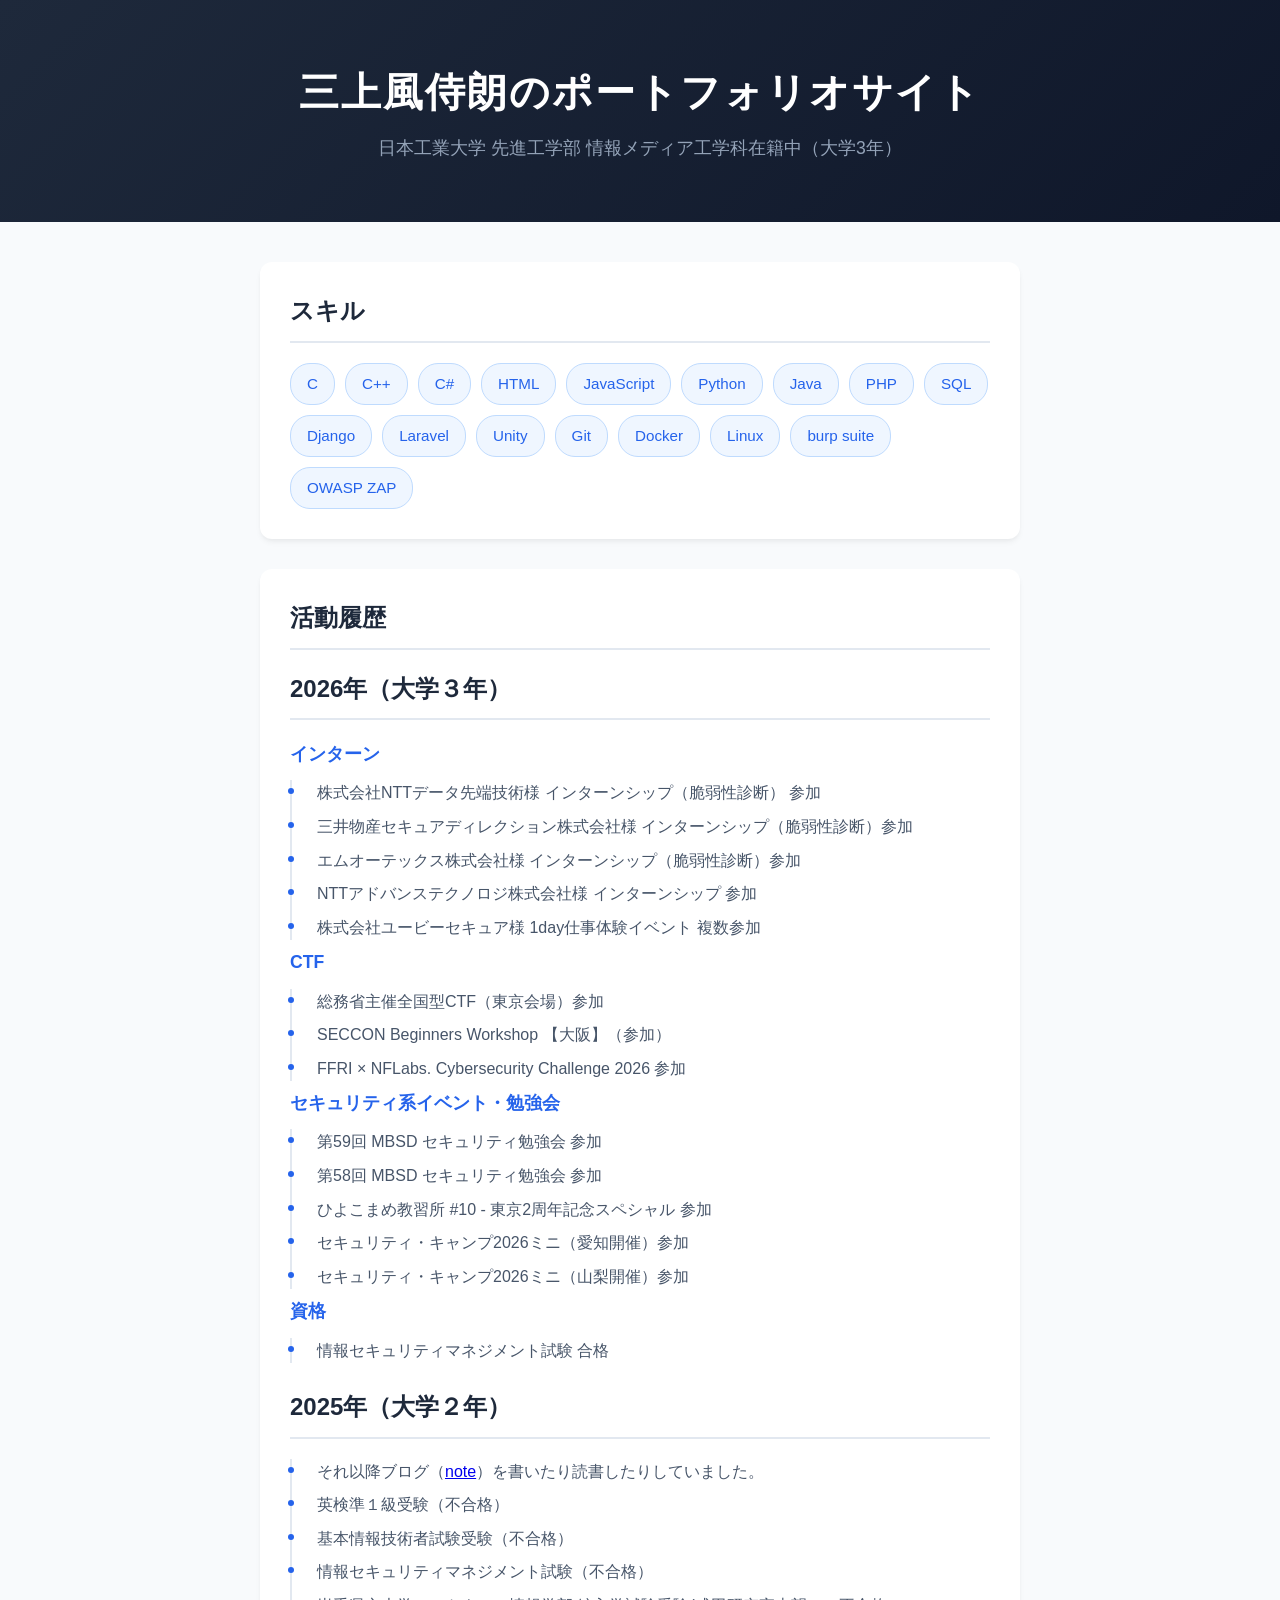
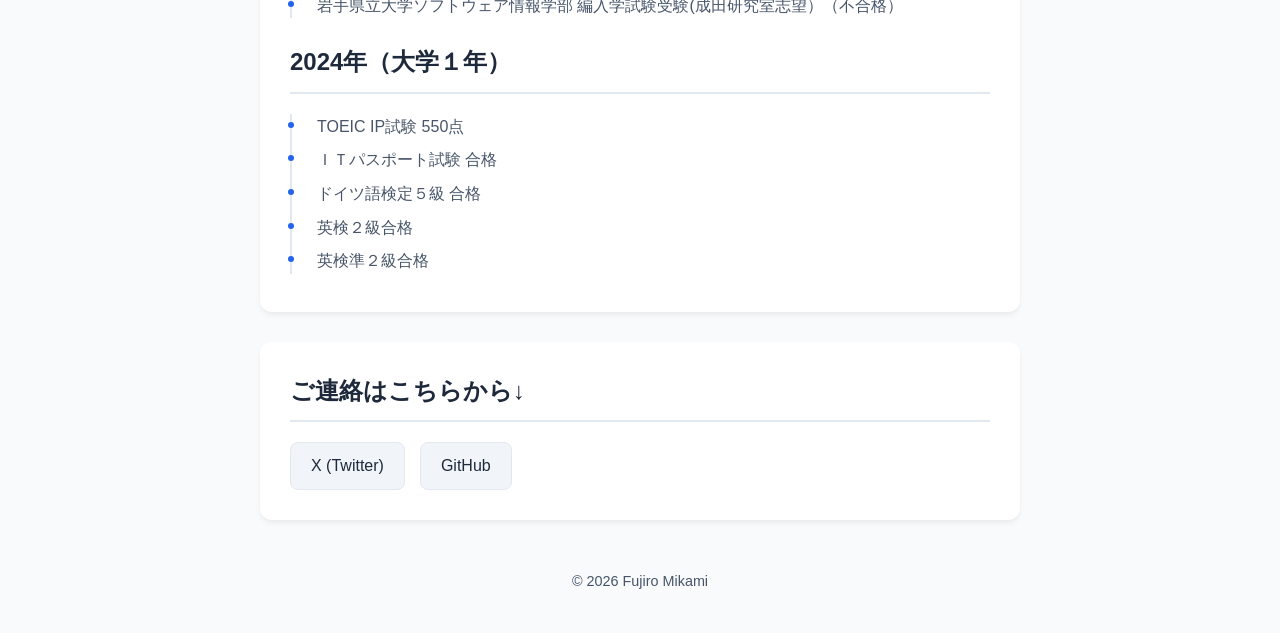
==== index.html @ b12ea8c7 "Add files via upload" ====
<!DOCTYPE html>
<html lang="ja">
<head>
    <meta charset="UTF-8">
    <meta name="viewport" content="width=device-width, initial-scale=1.0">

    <!-- 名刺経由でのみ配布する想定のため、検索エンジンへのインデックスを抑制 -->
    <meta name="robots" content="noindex, nofollow">

    <!-- 外部リソースを一切読み込まない構成なので、self のみ許可する厳格な CSP -->
    <meta http-equiv="Content-Security-Policy" content="default-src 'self'; img-src 'self'; style-src 'self'; script-src 'none'; object-src 'none'; base-uri 'self'; frame-ancestors 'none'; form-action 'self';">
    <meta name="referrer" content="strict-origin-when-cross-origin">

    <title>三上風侍朗 - Portfolio</title>
    <link rel="stylesheet" href="style.css">
</head>
<body>
    <header class="header">
        <div class="container">
            <h1 class="name">三上風侍朗のポートフォリオサイト</h1>
            <p class="affiliation">日本工業大学 先進工学部 情報メディア工学科在籍中（大学3年）</p>
        </div>
    </header>

    <main class="container">
        <!-- スキルセクション -->
        <section class="section">
            <h2>スキル</h2>
            <div class="skills-grid">
                <span class="skill-tag">C</span>
                <span class="skill-tag">C++</span>
                <span class="skill-tag">C#</span>
                <span class="skill-tag">HTML</span>
                <span class="skill-tag">JavaScript</span>
                <span class="skill-tag">Python</span>
                <span class="skill-tag">Java</span>
                <span class="skill-tag">PHP</span>
                <span class="skill-tag">SQL</span>
                <span class="skill-tag">Django</span>
                <span class="skill-tag">Laravel</span>
                <span class="skill-tag">Unity</span>
                <span class="skill-tag">Git</span>
                <span class="skill-tag">Docker</span>
                <span class="skill-tag">Linux</span>
                <span class="skill-tag">burp suite</span>
                <span class="skill-tag">OWASP ZAP</span>
            </div>
        </section>

        <!-- 活動・経歴セクション -->
        <section class="section">
            <h2>活動履歴</h2>

            <div class="timeline-year">
                <h2>2026年（大学３年）</h2>

                <h3>インターン</h3>
                <ul>
                    <li>株式会社NTTデータ先端技術様 インターンシップ（脆弱性診断） 参加</li>
                    <li>三井物産セキュアディレクション株式会社様 インターンシップ（脆弱性診断）参加</li>
                    <li>エムオーテックス株式会社様 インターンシップ（脆弱性診断）参加</li>
                    <li>NTTアドバンステクノロジ株式会社様 インターンシップ 参加</li>
                    <li>株式会社ユービーセキュア様 1day仕事体験イベント 複数参加</li>
                </ul>

                <h3>CTF</h3>
                <ul>
                    <li>総務省主催全国型CTF（東京会場）参加</li>
                    <li>SECCON Beginners Workshop 【大阪】（参加）</li>
                    <li>FFRI × NFLabs. Cybersecurity Challenge 2026 参加</li>
                </ul>

                <h3>セキュリティ系イベント・勉強会</h3>
                <ul>
                    <li>第59回 MBSD セキュリティ勉強会 参加</li>
                    <li>第58回 MBSD セキュリティ勉強会 参加</li>
                    <li>ひよこまめ教習所 #10 - 東京2周年記念スペシャル 参加</li>
                    <li>セキュリティ・キャンプ2026ミニ（愛知開催）参加</li>
                    <li>セキュリティ・キャンプ2026ミニ（山梨開催）参加</li>
                </ul>

                <h3>資格</h3>
                <ul>
                    <li>情報セキュリティマネジメント試験 合格</li>
                </ul>
            </div>

            <div class="timeline-year">
                <h2>2025年（大学２年）</h2>
                <ul>
                    <li>それ以降ブログ（<a href="https://note.com/limber_auklet93" target="_blank" rel="noopener noreferrer">note</a>）を書いたり読書したりしていました。</li>
                    <li>英検準１級受験（不合格）</li>
                    <li>基本情報技術者試験受験（不合格）</li>
                    <li>情報セキュリティマネジメント試験（不合格）</li>
                    <li>岩手県立大学ソフトウェア情報学部 編入学試験受験(成田研究室志望）（不合格）</li>
                </ul>
            </div>

            <div class="timeline-year">
                <h2>2024年（大学１年）</h2>
                <ul>
                    <li>TOEIC IP試験 550点</li>
                    <li>ＩＴパスポート試験 合格</li>
                    <li>ドイツ語検定５級 合格</li>
                    <li>英検２級合格</li>
                    <li>英検準２級合格</li>
                </ul>
            </div>
        </section>

        <!-- リンク・連絡先セクション -->
        <section class="section">
            <h2>ご連絡はこちらから↓</h2>
            <ul class="link-list">
                <li><a href="https://x.com/YamadaTaromlok" target="_blank" rel="noopener noreferrer">X (Twitter)</a></li>
                <li><a href="https://github.com/Fuji60-x86cat" target="_blank" rel="noopener noreferrer">GitHub</a></li>
            </ul>
        </section>
    </main>

    <footer class="footer">
        <p>&copy; 2026 Fujiro Mikami</p>
    </footer>
</body>
</html>
---- style.css ----
:root {
    --bg-color: #f8fafc;
    --card-bg: #ffffff;
    --text-color: #1e293b;
    --text-muted: #475569;
    --primary-color: #2563eb;
    --border-color: #e2e8f0;
}

* {
    box-sizing: border-box;
    margin: 0;
    padding: 0;
}

body {
    font-family: -apple-system, BlinkMacSystemFont, "Segoe UI", Roboto, "Helvetica Neue", Arial, sans-serif;
    background-color: var(--bg-color);
    color: var(--text-color);
    line-height: 1.6;
}

.container {
    max-width: 800px;
    margin: 0 auto;
    padding: 0 20px;
}

/* ヘッダー */
.header {
    background: linear-gradient(135deg, #1e293b, #0f172a);
    color: #ffffff;
    text-align: center;
    padding: 60px 20px;
    margin-bottom: 40px;
}

.header .name {
    font-size: 2.5rem;
    margin-bottom: 10px;
    letter-spacing: 0.05em;
}

.header .affiliation {
    font-size: 1.1rem;
    color: #94a3b8;
}

/* セクション共通 */
.section {
    background: var(--card-bg);
    border-radius: 12px;
    padding: 30px;
    margin-bottom: 30px;
    box-shadow: 0 4px 6px -1px rgba(0, 0, 0, 0.05), 0 2px 4px -1px rgba(0, 0, 0, 0.03);
}

.section h2 {
    font-size: 1.5rem;
    border-bottom: 2px solid var(--border-color);
    padding-bottom: 10px;
    margin-bottom: 20px;
    color: var(--text-color);
}

/* スキル */
.skills-grid {
    display: flex;
    flex-wrap: wrap;
    gap: 10px;
}

.skill-tag {
    background-color: #eff6ff;
    color: var(--primary-color);
    padding: 8px 16px;
    border-radius: 20px;
    font-size: 0.95rem;
    font-weight: 500;
    border: 1px solid #bfdbfe;
}

/* タイムライン */
.timeline-year {
    margin-bottom: 25px;
}

.timeline-year:last-child {
    margin-bottom: 0;
}

.timeline-year h3 {
    font-size: 1.1rem;
    color: var(--primary-color);
    margin-bottom: 12px;
}

.timeline-year ul {
    list-style-type: none;
    padding-left: 15px;
    border-left: 2px solid var(--border-color);
}

.timeline-year li {
    margin-bottom: 8px;
    position: relative;
    padding-left: 10px;
    color: var(--text-muted);
}

.timeline-year li::before {
    content: "";
    position: absolute;
    left: -19px;
    top: 8px;
    width: 6px;
    height: 6px;
    background-color: var(--primary-color);
    border-radius: 50%;
}

/* リンク */
.link-list {
    list-style: none;
    display: flex;
    gap: 15px;
}

.link-list a {
    display: inline-block;
    background-color: #f1f5f9;
    color: var(--text-color);
    text-decoration: none;
    padding: 10px 20px;
    border-radius: 8px;
    font-weight: 500;
    transition: background-color 0.2s, color 0.2s, border-color 0.2s;
    border: 1px solid var(--border-color);
}

.link-list a:hover {
    background-color: var(--primary-color);
    color: #ffffff;
    border-color: var(--primary-color);
}

/* フッター */
.footer {
    text-align: center;
    padding: 20px 0 40px 0;
    color: var(--text-muted);
    font-size: 0.9rem;
}
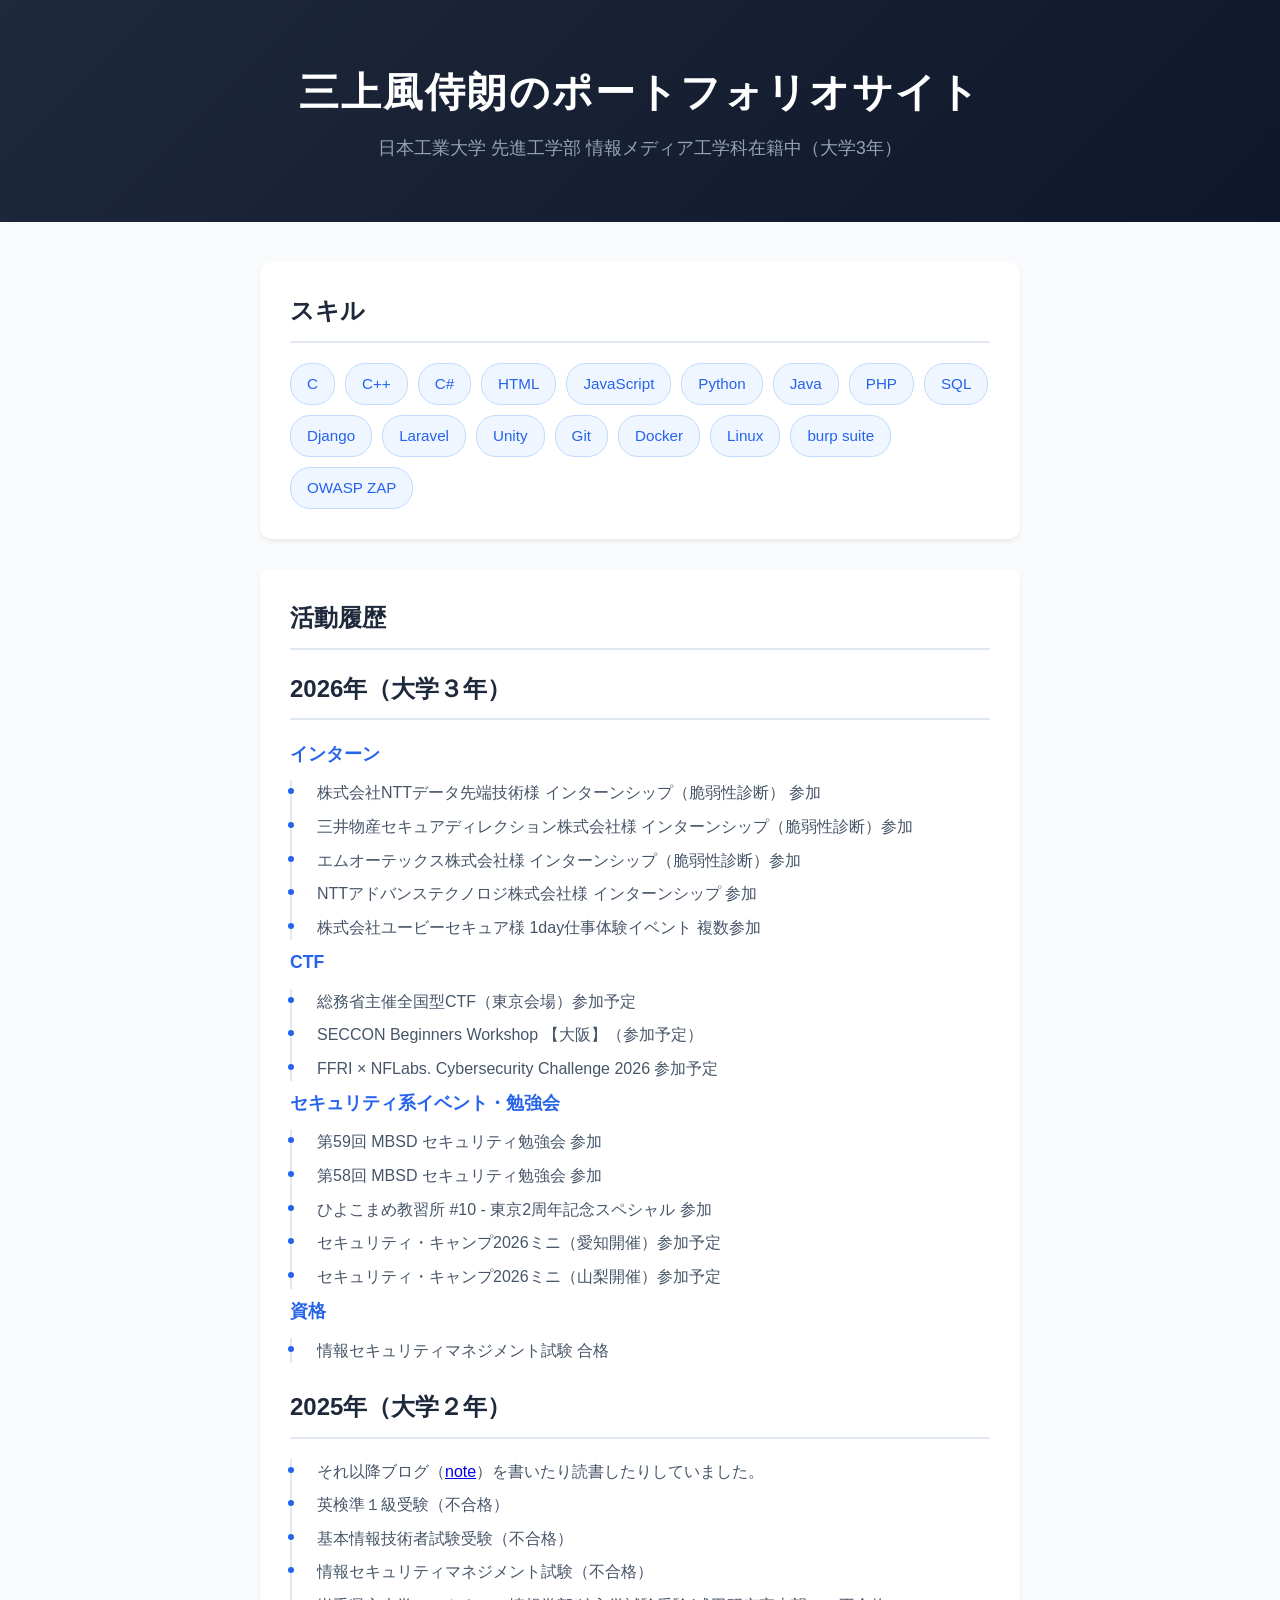
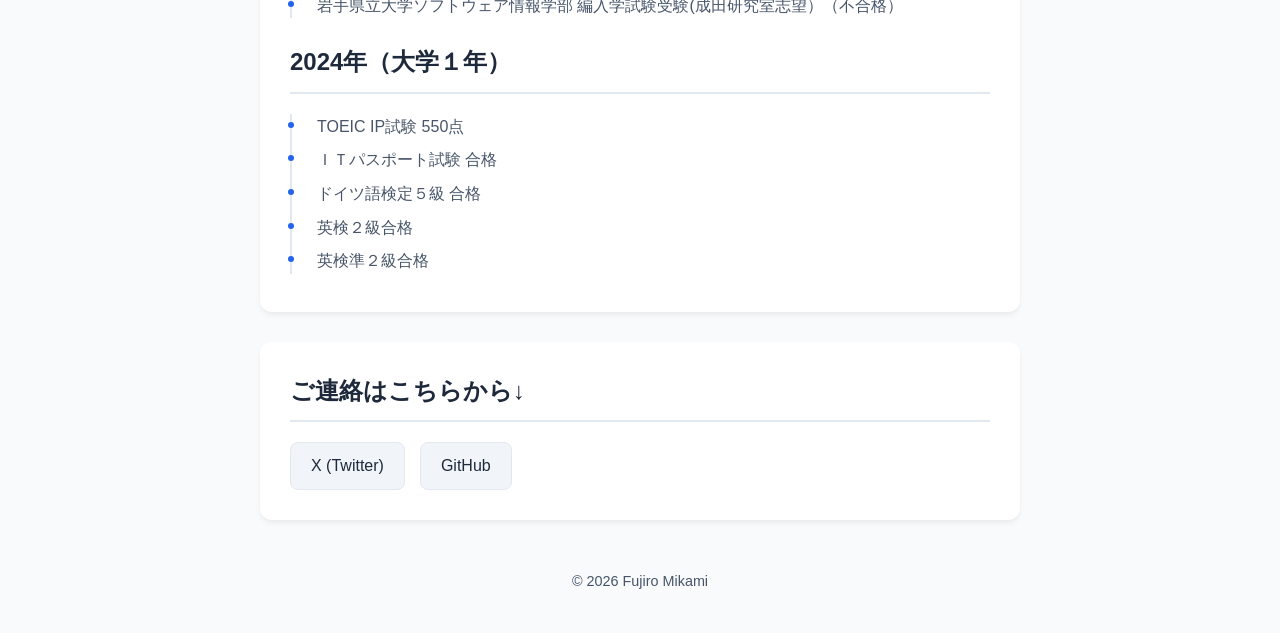
==== commit 4e16c222: "Update index.html" ====
--- a/index.html
+++ b/index.html
@@ -65,9 +65,9 @@
 
                 <h3>CTF</h3>
                 <ul>
-                    <li>総務省主催全国型CTF（東京会場）参加</li>
-                    <li>SECCON Beginners Workshop 【大阪】（参加）</li>
-                    <li>FFRI × NFLabs. Cybersecurity Challenge 2026 参加</li>
+                    <li>総務省主催全国型CTF（東京会場）参加予定</li>
+                    <li>SECCON Beginners Workshop 【大阪】（参加予定）</li>
+                    <li>FFRI × NFLabs. Cybersecurity Challenge 2026 参加予定</li>
                 </ul>
 
                 <h3>セキュリティ系イベント・勉強会</h3>
@@ -75,8 +75,8 @@
                     <li>第59回 MBSD セキュリティ勉強会 参加</li>
                     <li>第58回 MBSD セキュリティ勉強会 参加</li>
                     <li>ひよこまめ教習所 #10 - 東京2周年記念スペシャル 参加</li>
-                    <li>セキュリティ・キャンプ2026ミニ（愛知開催）参加</li>
-                    <li>セキュリティ・キャンプ2026ミニ（山梨開催）参加</li>
+                    <li>セキュリティ・キャンプ2026ミニ（愛知開催）参加予定</li>
+                    <li>セキュリティ・キャンプ2026ミニ（山梨開催）参加予定</li>
                 </ul>
 
                 <h3>資格</h3>
@@ -122,4 +122,4 @@
         <p>&copy; 2026 Fujiro Mikami</p>
     </footer>
 </body>
-</html>+</html>
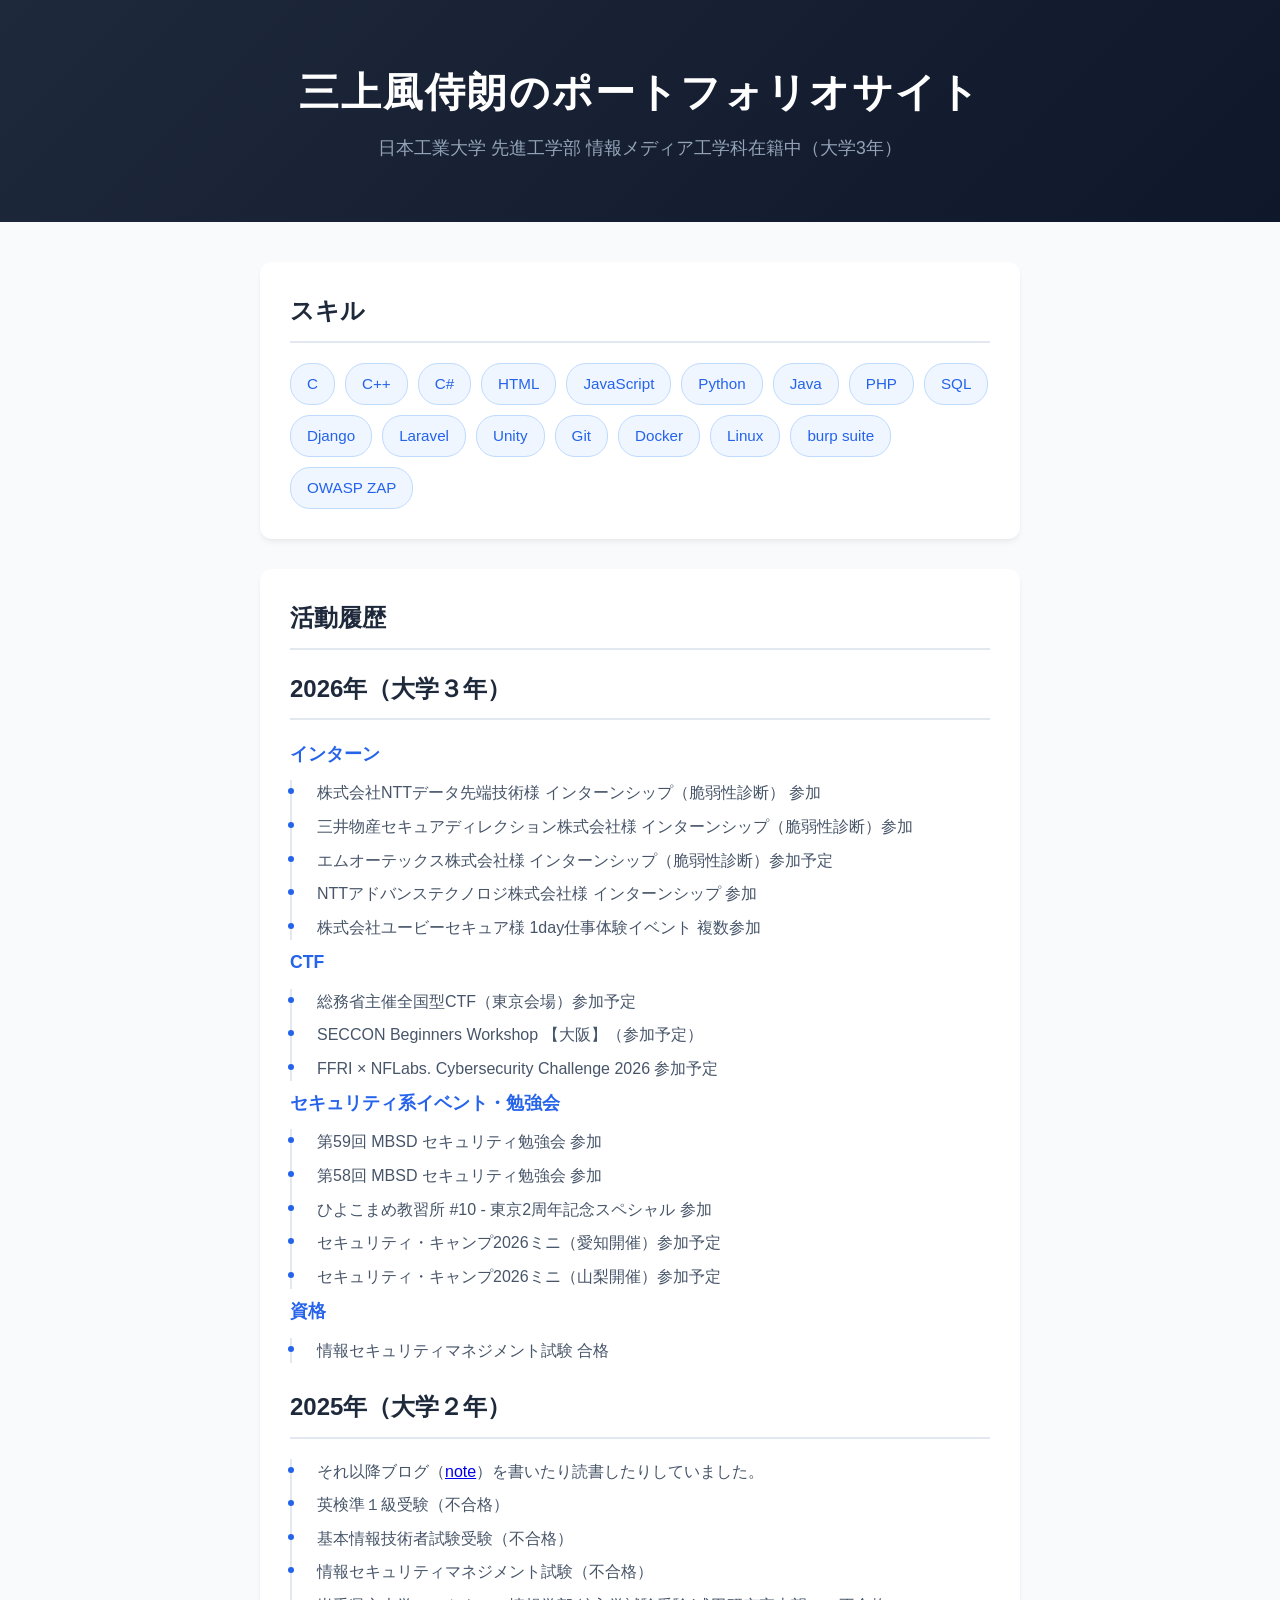
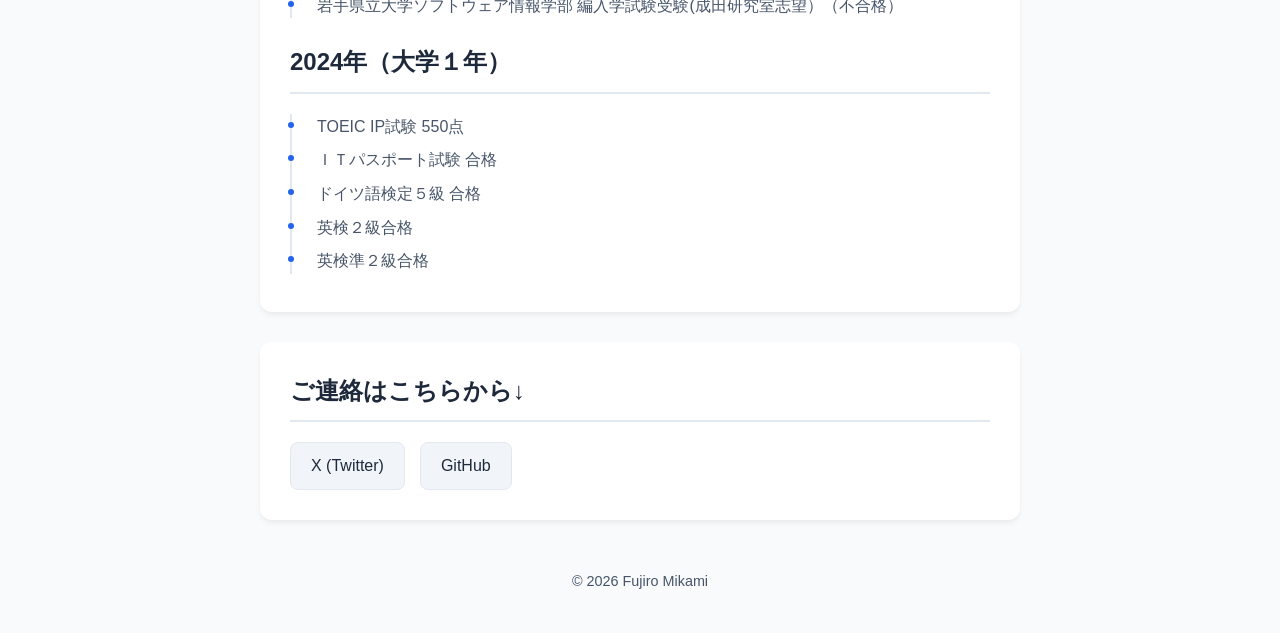
==== commit 6d43c882: "Update internship status for エムオーテックス株式会社" ====
--- a/index.html
+++ b/index.html
@@ -58,7 +58,7 @@
                 <ul>
                     <li>株式会社NTTデータ先端技術様 インターンシップ（脆弱性診断） 参加</li>
                     <li>三井物産セキュアディレクション株式会社様 インターンシップ（脆弱性診断）参加</li>
-                    <li>エムオーテックス株式会社様 インターンシップ（脆弱性診断）参加</li>
+                    <li>エムオーテックス株式会社様 インターンシップ（脆弱性診断）参加予定</li>
                     <li>NTTアドバンステクノロジ株式会社様 インターンシップ 参加</li>
                     <li>株式会社ユービーセキュア様 1day仕事体験イベント 複数参加</li>
                 </ul>
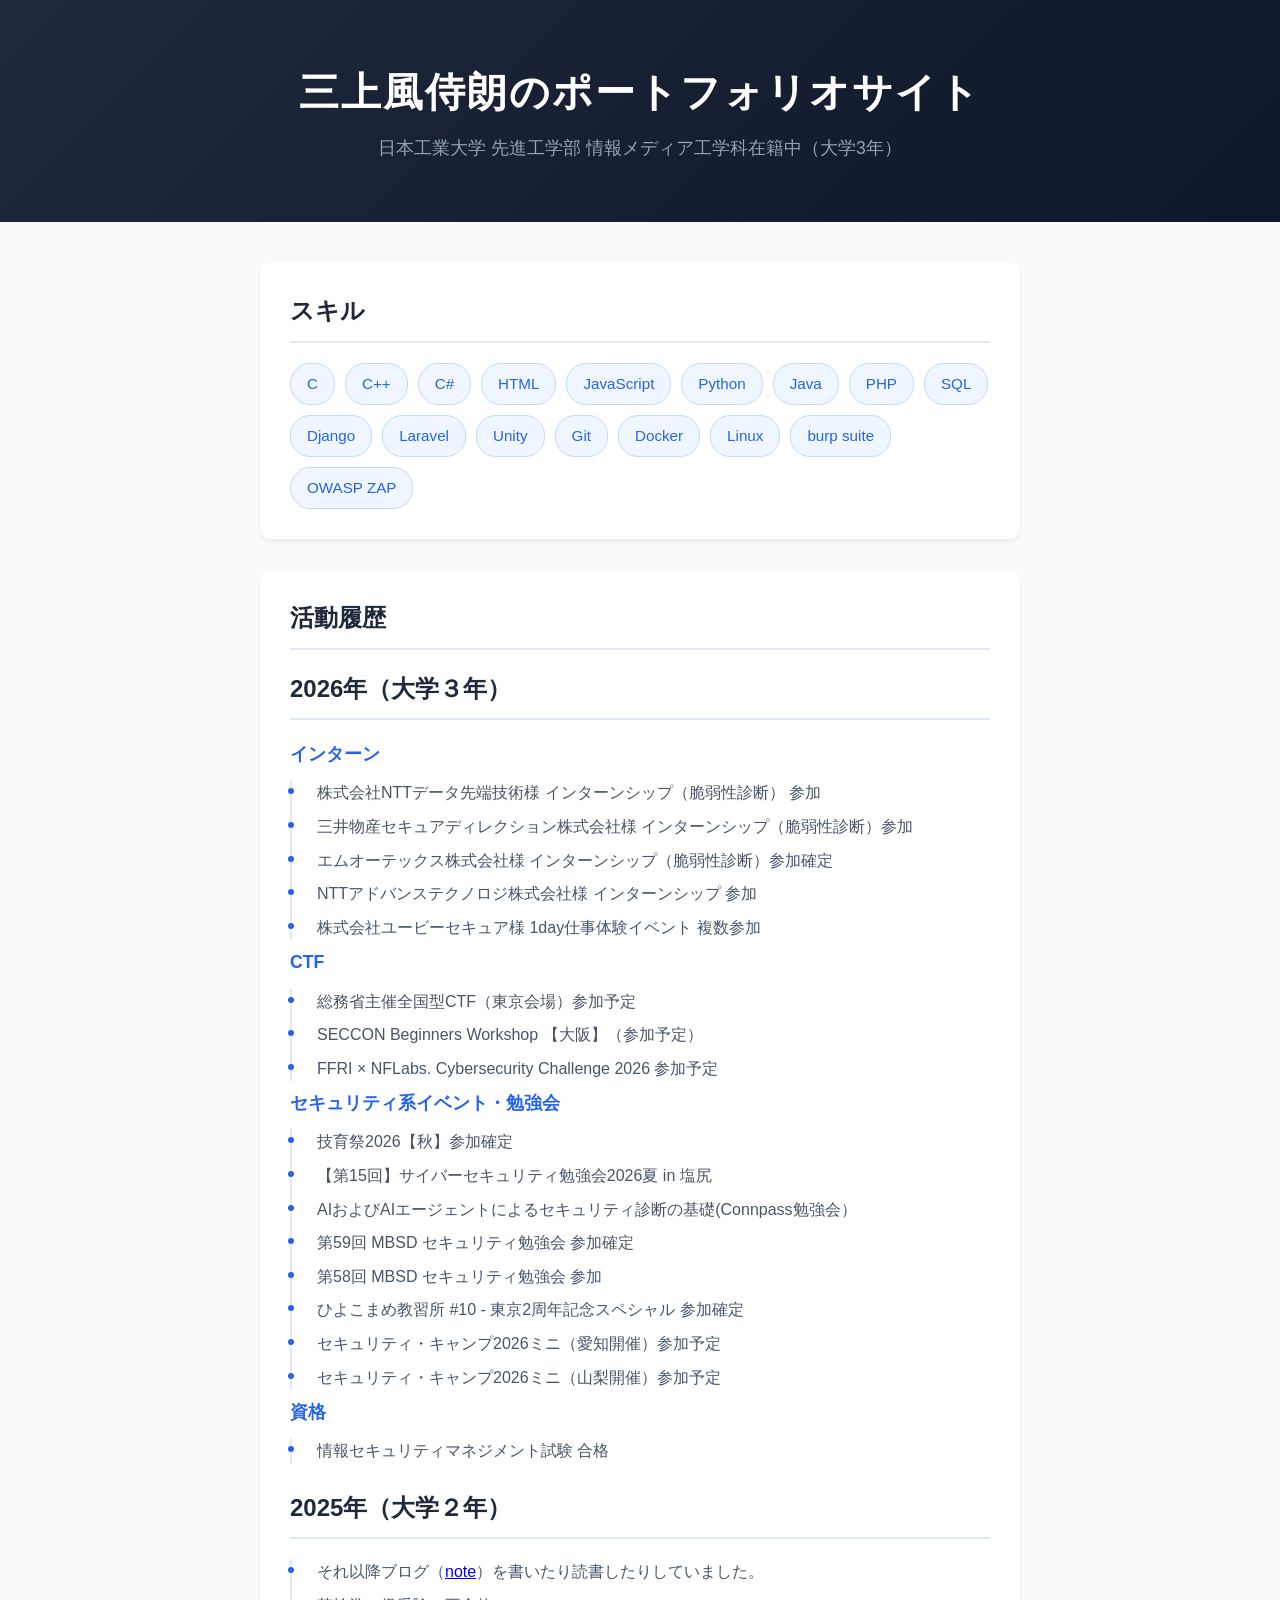
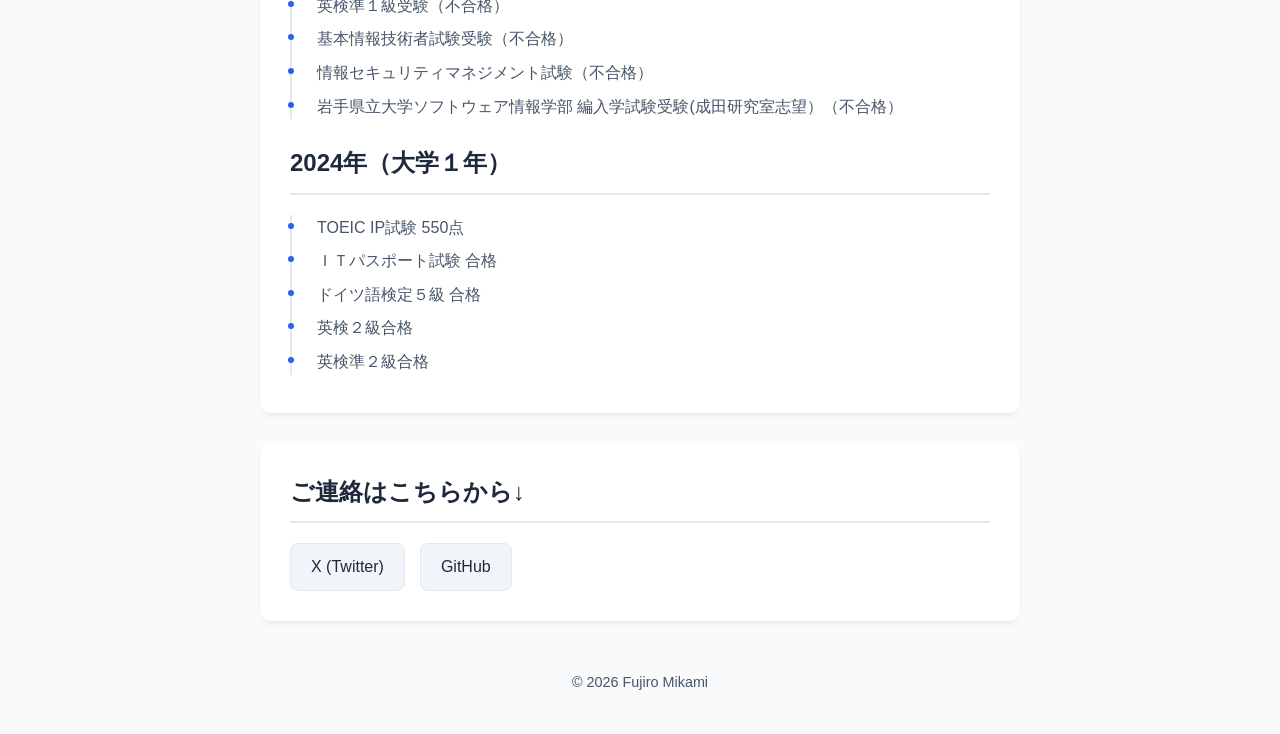
==== commit 2ab0aab5: "Update index.html" ====
--- a/index.html
+++ b/index.html
@@ -58,7 +58,7 @@
                 <ul>
                     <li>株式会社NTTデータ先端技術様 インターンシップ（脆弱性診断） 参加</li>
                     <li>三井物産セキュアディレクション株式会社様 インターンシップ（脆弱性診断）参加</li>
-                    <li>エムオーテックス株式会社様 インターンシップ（脆弱性診断）参加予定</li>
+                    <li>エムオーテックス株式会社様 インターンシップ（脆弱性診断）参加確定</li>
                     <li>NTTアドバンステクノロジ株式会社様 インターンシップ 参加</li>
                     <li>株式会社ユービーセキュア様 1day仕事体験イベント 複数参加</li>
                 </ul>
@@ -72,9 +72,12 @@
 
                 <h3>セキュリティ系イベント・勉強会</h3>
                 <ul>
-                    <li>第59回 MBSD セキュリティ勉強会 参加</li>
+                    <li>技育祭2026【秋】参加確定</li>  
+                    <li>【第15回】サイバーセキュリティ勉強会2026夏 in 塩尻</li>
+                    <li>AIおよびAIエージェントによるセキュリティ診断の基礎(Connpass勉強会）</li>
+                    <li>第59回 MBSD セキュリティ勉強会 参加確定</li>
                     <li>第58回 MBSD セキュリティ勉強会 参加</li>
-                    <li>ひよこまめ教習所 #10 - 東京2周年記念スペシャル 参加</li>
+                    <li>ひよこまめ教習所 #10 - 東京2周年記念スペシャル 参加確定</li>
                     <li>セキュリティ・キャンプ2026ミニ（愛知開催）参加予定</li>
                     <li>セキュリティ・キャンプ2026ミニ（山梨開催）参加予定</li>
                 </ul>
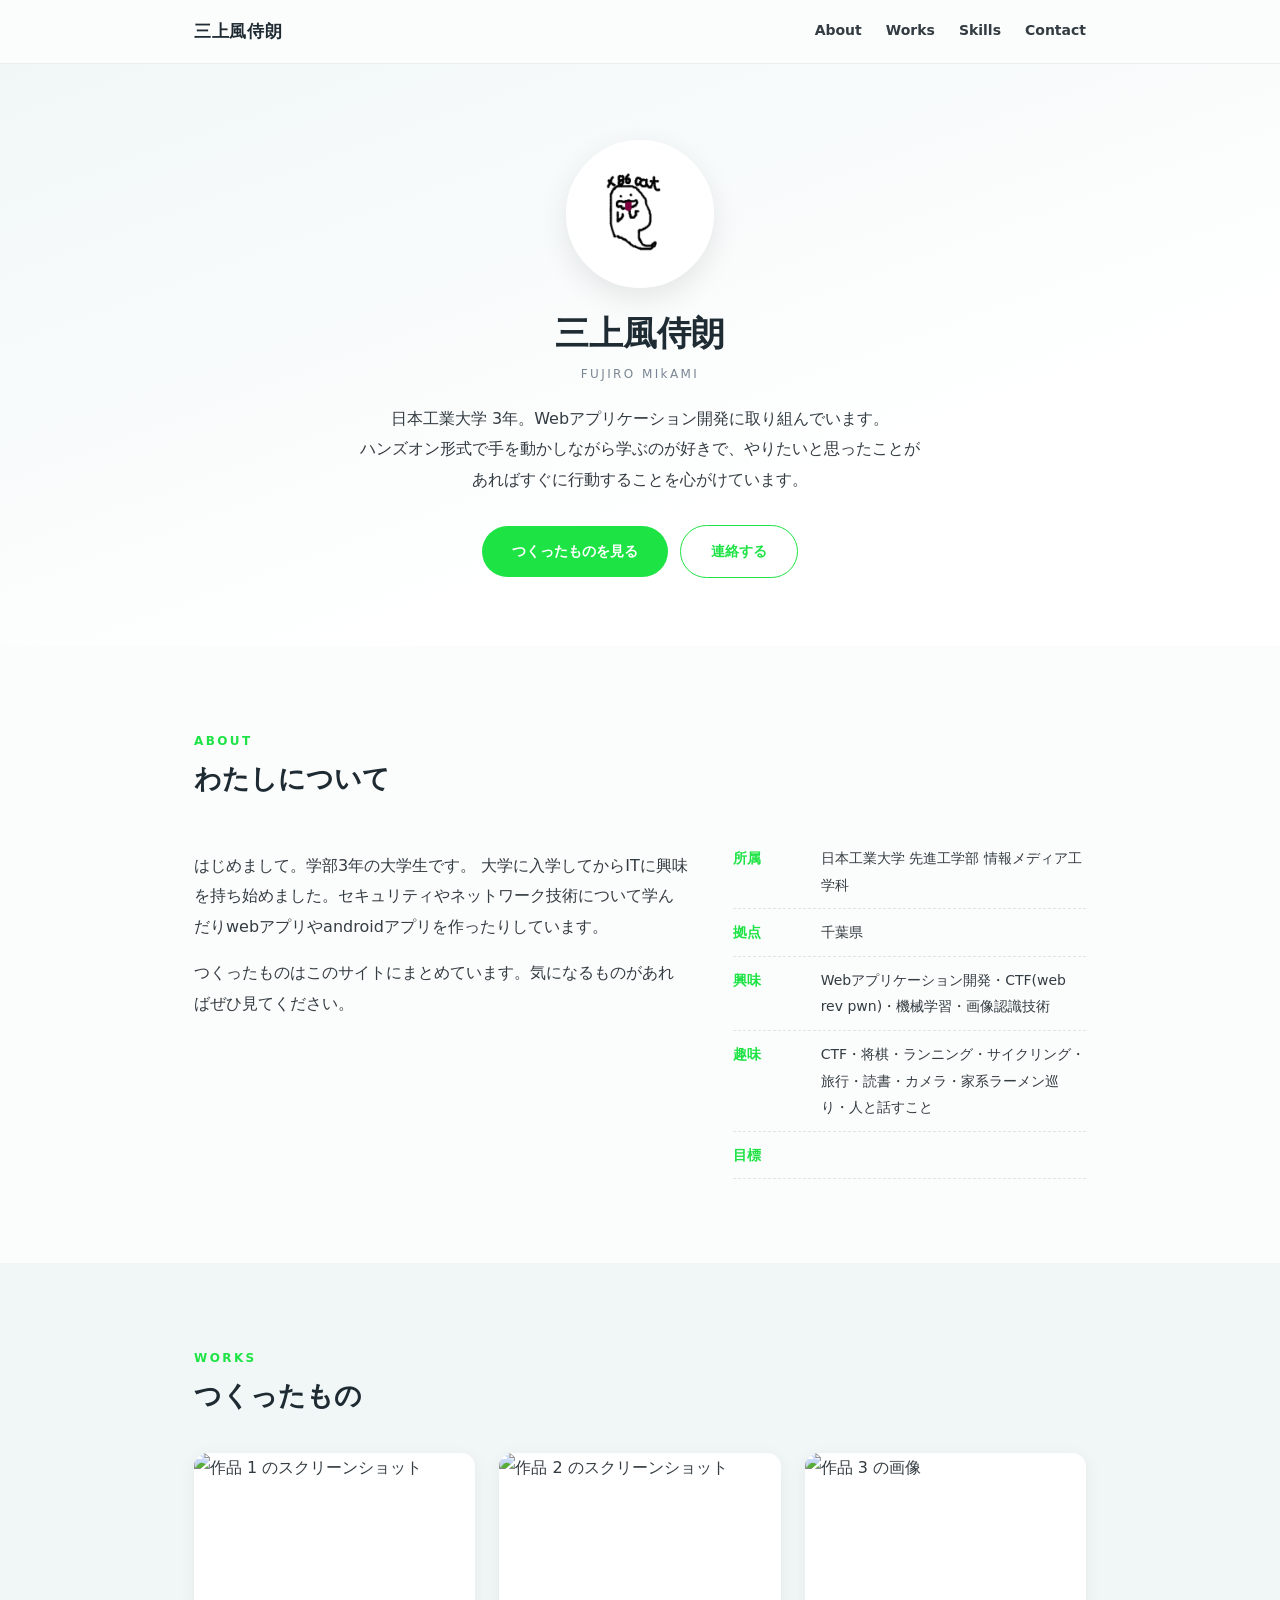
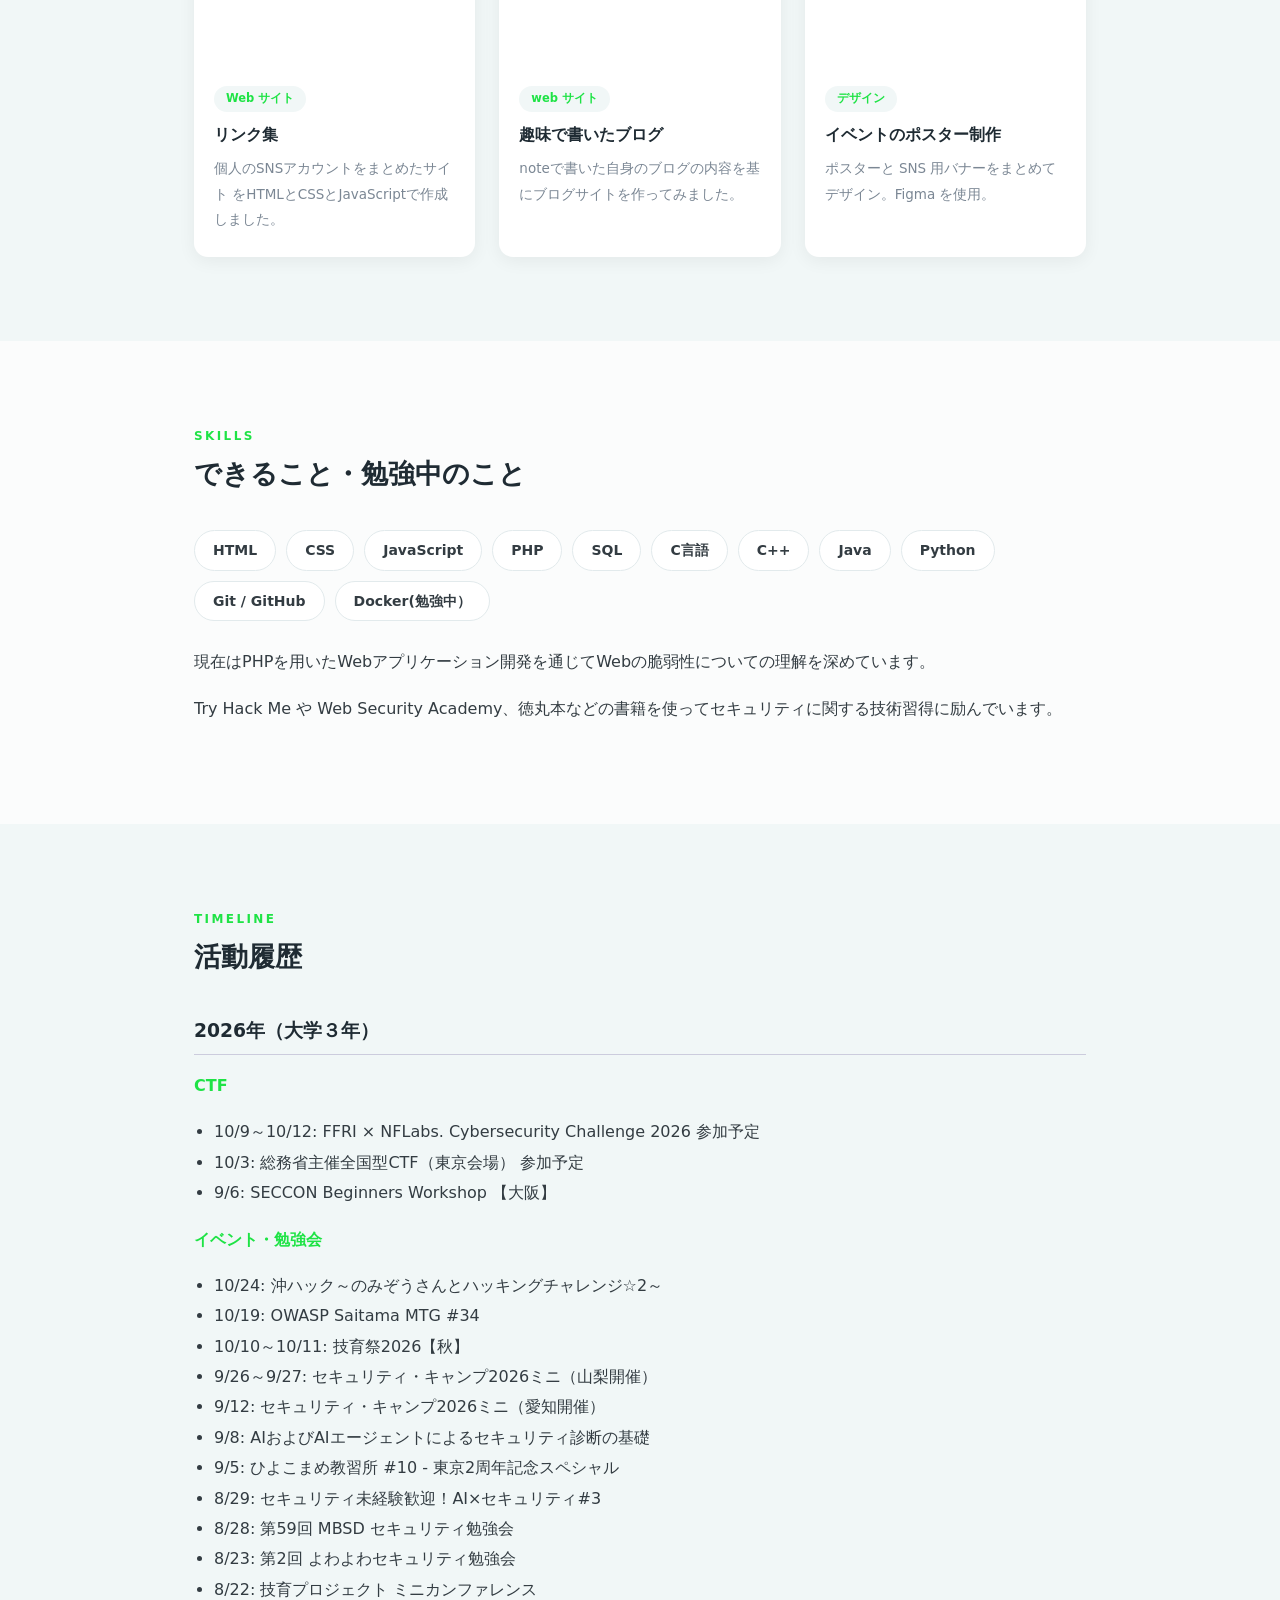
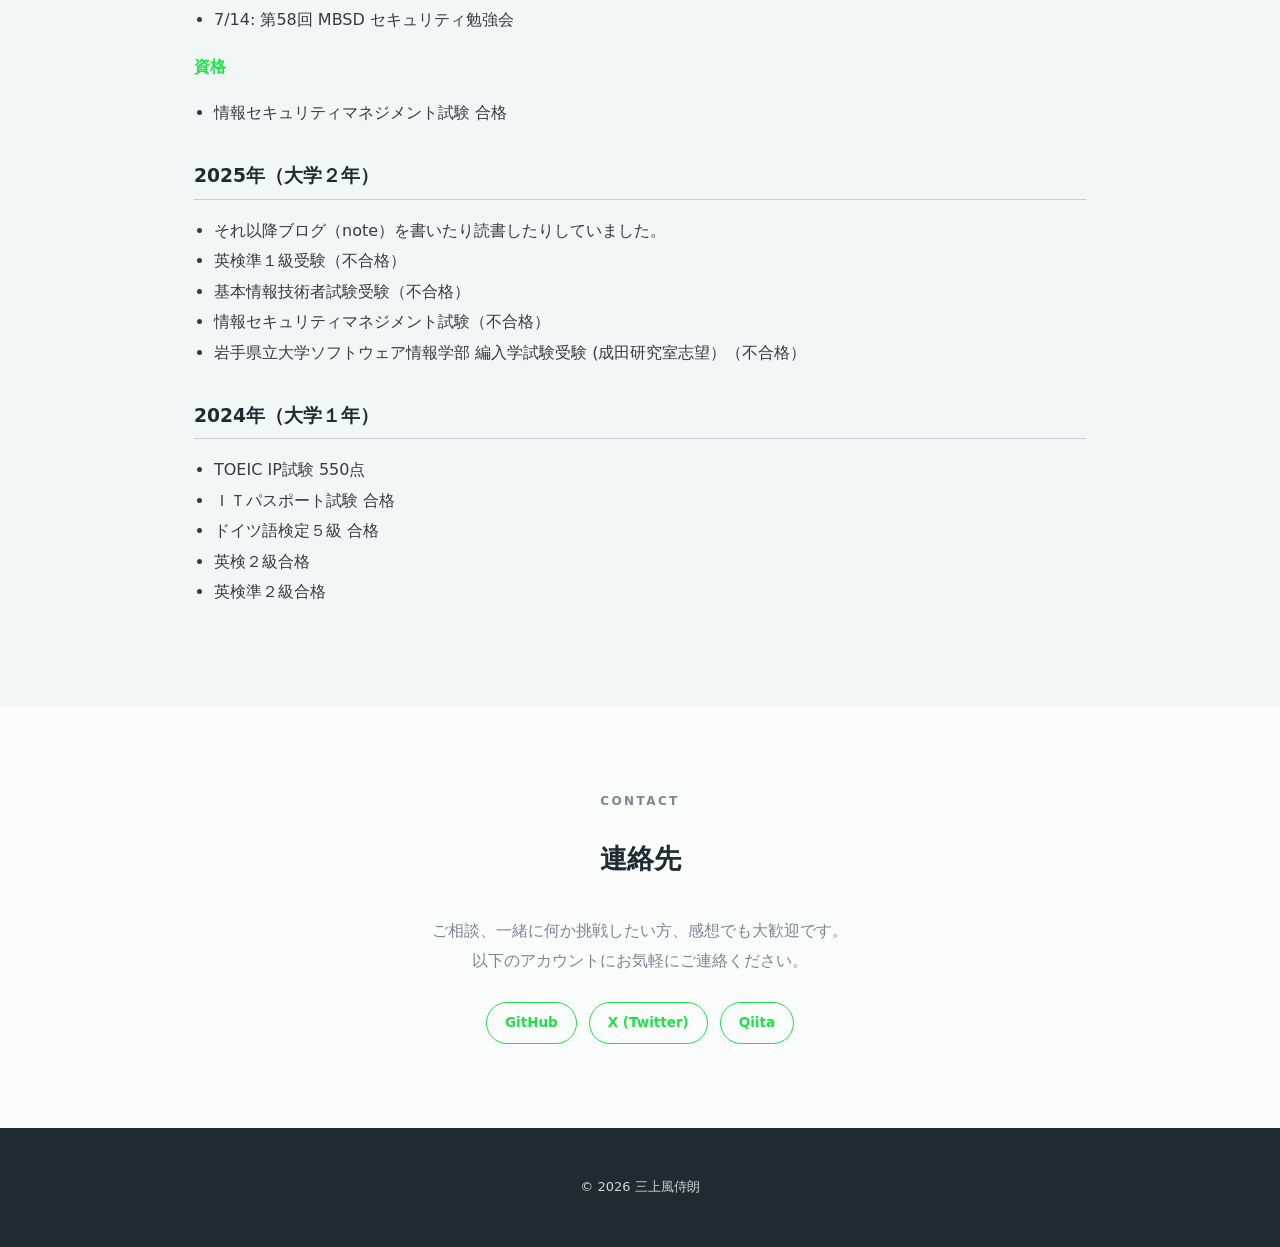
==== commit 7318d8c7: "Add files via upload 内容を新しくしました。" ====
--- a/index.html
+++ b/index.html
@@ -1,128 +1,797 @@
 <!DOCTYPE html>
+<!-- ====================================================================
+     技育プロジェクト ミニカンファレンス 2026.08
+     ポートフォリオ テンプレート（index.html）
+
+     ▼ 作品を並べて見せる、個人のポートフォリオサイトです
+     ▼ ファイルは index.html 1 枚 ＋ images フォルダだけ
+     ▼ 【ここを変える】【変更】で検索（Ctrl + F / Cmd + F）すると、
+        いじれる場所が全部出てきます
+     ▼ この灰色の説明文はコメントです。画面には出ません
+
+     【ファイルの構造】全部おなじ場所に並べます（フォルダは作りません）
+       index.html    ← このファイル
+       profile.jpg   ← プロフィール写真
+       work1.jpg     ← 作品 1 の画像
+       work2.jpg     ← 作品 2 の画像
+       work3.jpg     ← 作品 3 の画像
+       ogp.jpg       ← SNS シェア用のサムネイル
+
+       ※ フォルダを作らないのは、GitHub にアップロードするときに
+          「全部まとめて選んでドラッグ＆ドロップ」できるようにするためです
+
+     【中身の構造】4 つのエリアが 1 枚に同居しています
+       1. head エリア   … タイトル・SNS 設定
+       2. style エリア  … 見た目（CSS）
+       3. body エリア   … 中身（HTML）
+       4. script エリア … 動き（JavaScript）
+     ==================================================================== -->
 <html lang="ja">
 <head>
-    <meta charset="UTF-8">
-    <meta name="viewport" content="width=device-width, initial-scale=1.0">
-
-    <!-- 名刺経由でのみ配布する想定のため、検索エンジンへのインデックスを抑制 -->
-    <meta name="robots" content="noindex, nofollow">
-
-    <!-- 外部リソースを一切読み込まない構成なので、self のみ許可する厳格な CSP -->
-    <meta http-equiv="Content-Security-Policy" content="default-src 'self'; img-src 'self'; style-src 'self'; script-src 'none'; object-src 'none'; base-uri 'self'; frame-ancestors 'none'; form-action 'self';">
-    <meta name="referrer" content="strict-origin-when-cross-origin">
-
-    <title>三上風侍朗 - Portfolio</title>
-    <link rel="stylesheet" href="style.css">
+  <meta charset="UTF-8" />
+  <meta name="viewport" content="width=device-width, initial-scale=1.0" />
+
+  <!-- 【ここを変える①】ブラウザのタブに出る文字 -->
+  <title>三上風侍朗 | ポートフォリオ</title>
+
+  <!-- 【ここを変える②】検索結果に出る説明文（80〜120 文字くらい） -->
+  <meta name="description" content="三上風侍朗のポートフォリオサイト。つくったもの、できること、これまでの活動をまとめています。" />
+
+  <!-- 【ここを変える③】SNS でシェアしたときのサムネイル（OGP）
+       og:image は公開後に「https://自分のURL/ogp.jpg」のような
+       完全なアドレスに書き換えます（セッション③） -->
+  <meta property="og:title" content="三上風侍朗 | ポートフォリオ" />
+  <meta property="og:description" content="つくったものと、これまでのこと。" />
+  <meta property="og:image" content="ogp.jpg" />
+  <meta property="og:type" content="website" />
+  <meta name="twitter:card" content="summary_large_image" />
+
+
+<style>
+/* ====================================================================
+   ここから下が「見た目」の設定（CSS）です
+   ==================================================================== */
+
+
+/* --------------------------------------------------------------------
+   ① テーマ設定（まずはここだけ変えてみる）
+   この 1 か所を変えるだけで、サイト全体の雰囲気が変わります
+   -------------------------------------------------------------------- */
+:root {
+  --main-color: #1ee345;   /* 【変更①】メインの色（見出し・ボタン）例) #6c5ce7 #e8590c */
+  --dark-color: #1f2b33;   /* 【変更②】濃い色（見出し文字・フッター） */
+  --text-color: #333c42;   /* 【変更③】本文の文字色 */
+  --sub-color:  #7b8794;   /* 【変更④】補助テキストの色 */
+  --bg-color:   #fbfcfc;   /* 【変更⑤】背景の色 */
+  --soft-color: #f1f7f7;   /* 【変更⑥】薄い背景（セクションの色替え） */
+
+  --radius: 14px;          /* 【変更⑦】角の丸み。0 で四角 */
+  --max-width: 940px;      /* 【変更⑧】コンテンツの最大幅 */
+}
+
+
+/* --------------------------------------------------------------------
+   ② 全体のベース
+   -------------------------------------------------------------------- */
+* { box-sizing: border-box; }
+
+body {
+  /* 【変更⑨】フォント。serif で明朝になる */
+  font-family: system-ui, -apple-system, "Hiragino Sans", "Noto Sans JP", sans-serif;
+  color: var(--text-color);
+  background: var(--bg-color);
+  line-height: 1.9;
+  margin: 0;
+}
+
+img { max-width: 100%; display: block; }
+
+a { color: var(--main-color); }
+
+/* 中身を中央に寄せる共通の枠 */
+.container {
+  max-width: var(--max-width);
+  margin: 0 auto;
+  padding: 0 24px;
+}
+
+section { padding: 84px 0; }        /* 【変更⑩】セクションの上下の余白 */
+.section-soft { background: var(--soft-color); }
+
+.section-label {
+  color: var(--main-color);
+  font-size: 12px;
+  font-weight: bold;
+  letter-spacing: 0.2em;    /* 【変更⑪】英字の字間 */
+  margin: 0 0 6px;
+}
+
+.section-title {
+  font-size: 27px;          /* 【変更⑫】セクション見出しの文字サイズ */
+  color: var(--dark-color);
+  margin: 0 0 36px;
+  line-height: 1.5;
+}
+
+
+/* --------------------------------------------------------------------
+   ③ ヘッダー（上に固定されるメニュー）
+   -------------------------------------------------------------------- */
+header {
+  position: sticky;          /* 【変更⑬】static にすると固定されなくなる */
+  top: 0;
+  z-index: 100;
+  background: rgba(251, 252, 252, 0.9);
+  backdrop-filter: blur(8px);
+  border-bottom: 1px solid #e9eef0;
+}
+
+.header-inner {
+  max-width: var(--max-width);
+  margin: 0 auto;
+  padding: 13px 24px;
+  display: flex;
+  align-items: center;
+  justify-content: space-between;
+}
+
+.logo {
+  font-size: 17px;
+  font-weight: bold;
+  color: var(--dark-color);
+  text-decoration: none;
+  letter-spacing: 0.04em;
+}
+
+.nav { display: flex; gap: 24px; }
+
+.nav a {
+  color: var(--text-color);
+  text-decoration: none;
+  font-size: 14px;
+  font-weight: bold;
+  padding: 4px 0;
+  border-bottom: 2px solid transparent;
+  transition: color 0.2s, border-color 0.2s;
+}
+
+.nav a:hover { color: var(--main-color); border-color: var(--main-color); }
+
+.menu-btn {
+  display: none;
+  background: none;
+  border: none;
+  font-size: 22px;
+  cursor: pointer;
+  color: var(--dark-color);
+}
+
+
+/* --------------------------------------------------------------------
+   ④ ヒーロー（トップの自己紹介）
+   写真ではなく、やわらかい色の背景にしています
+   -------------------------------------------------------------------- */
+.hero {
+  /* 【変更⑭】背景のグラデーション。2 色を変えると印象が大きく変わる
+     写真にしたい場合はこの 1 行を次のように書き換える：
+     background: url("hero.jpg") center/cover; */
+  background: linear-gradient(160deg, var(--soft-color) 0%, #ffffff 70%);
+  padding: 76px 0 68px;
+  text-align: center;
+}
+
+.hero img {
+  width: 148px;              /* 【変更⑮】プロフィール写真の大きさ */
+  height: 148px;
+  border-radius: 50%;        /* 【変更⑯】50% で丸、0 で四角、20px で角丸 */
+  object-fit: cover;
+  margin: 0 auto 22px;
+  border: 5px solid #fff;
+  box-shadow: 0 10px 30px rgba(0, 0, 0, 0.09);
+}
+
+.hero h1 {
+  font-size: 34px;           /* 【変更⑰】名前の大きさ */
+  color: var(--dark-color);
+  margin: 0 0 6px;
+  line-height: 1.4;
+}
+
+.hero .roman {
+  font-size: 12px;
+  letter-spacing: 0.2em;
+  color: var(--sub-color);
+  margin: 0 0 18px;
+}
+
+.hero .lead {
+  font-size: 16px;
+  max-width: 560px;
+  margin: 0 auto 30px;
+  color: var(--text-color);
+}
+
+
+/* --------------------------------------------------------------------
+   ⑤ ボタン
+   -------------------------------------------------------------------- */
+.btn {
+  display: inline-block;
+  background: var(--main-color);
+  color: #fff;
+  text-decoration: none;
+  font-weight: bold;
+  font-size: 14px;
+  padding: 12px 30px;
+  border-radius: 999px;      /* 【変更⑱】999px でカプセル型、4px で角ばった形 */
+  transition: transform 0.2s, opacity 0.2s;
+}
+
+.btn:hover { transform: translateY(-3px); opacity: 0.9; }
+
+.btn-ghost {
+  background: transparent;
+  color: var(--main-color);
+  border: 1.5px solid var(--main-color);
+}
+
+
+/* --------------------------------------------------------------------
+   ⑥ ABOUT（自己紹介の文章 + プロフィール項目）
+   -------------------------------------------------------------------- */
+.about-grid {
+  display: grid;
+  grid-template-columns: 1.4fr 1fr;   /* 【変更⑲】1fr 1fr にすると半々になる */
+  gap: 44px;
+}
+
+.profile-list { list-style: none; padding: 0; margin: 0; }
+
+.profile-list li {
+  display: flex;
+  gap: 14px;
+  padding: 10px 0;
+  border-bottom: 1px dashed #dde5e8;
+  font-size: 14px;
+}
+
+.profile-list .key {
+  color: var(--main-color);
+  font-weight: bold;
+  min-width: 74px;
+}
+
+
+/* --------------------------------------------------------------------
+   ⑦ WORKS（作品のカード）
+   -------------------------------------------------------------------- */
+.work-grid {
+  display: grid;
+  /* 【変更⑳】repeat(3, 1fr) を repeat(2, 1fr) にすると 2 列になる */
+  grid-template-columns: repeat(3, 1fr);
+  gap: 24px;
+}
+
+.work-card {
+  background: #fff;
+  border-radius: var(--radius);
+  overflow: hidden;          /* 画像の角を丸く切り抜くために必要 */
+  box-shadow: 0 4px 18px rgba(0, 0, 0, 0.06);
+  transition: transform 0.25s, box-shadow 0.25s;
+  display: block;
+  text-decoration: none;
+  color: inherit;
+}
+
+.work-card:hover {
+  transform: translateY(-6px);   /* 【変更㉑】浮き上がる高さ */
+  box-shadow: 0 14px 32px rgba(0, 0, 0, 0.11);
+}
+
+.work-card img {
+  width: 100%;
+  aspect-ratio: 4 / 3;       /* 画像の縦横比を統一。1/1 や 16/9 でもOK */
+  object-fit: cover;
+}
+
+.work-body { padding: 18px 20px 24px; }
+
+.work-body h3 { margin: 0 0 6px; font-size: 16px; color: var(--dark-color); }
+
+.work-body p { margin: 0; font-size: 13.5px; color: var(--sub-color); }
+
+.work-tag {
+  display: inline-block;
+  background: var(--soft-color);
+  color: var(--main-color);
+  font-size: 11.5px;
+  font-weight: bold;
+  padding: 2px 12px;
+  border-radius: 999px;
+  margin-bottom: 8px;
+}
+
+
+/* --------------------------------------------------------------------
+   ⑧ SKILLS（できること）
+   -------------------------------------------------------------------- */
+.skill-list {
+  list-style: none;
+  display: flex;
+  flex-wrap: wrap;
+  gap: 10px;
+  padding: 0;
+  margin: 0 0 26px;
+}
+
+.skill-list li {
+  background: #fff;
+  border: 1px solid #e2eaec;
+  border-radius: 999px;
+  padding: 6px 18px;
+  font-size: 14px;
+  font-weight: bold;
+}
+
+.skill-note { font-size: 14px; color: var(--sub-color); margin: 0; }
+
+
+/* --------------------------------------------------------------------
+   ⑨ TIMELINE（これまでのこと）
+   -------------------------------------------------------------------- */
+.timeline { list-style: none; padding: 0; margin: 0; }
+
+.timeline li {
+  display: flex;
+  gap: 22px;
+  padding: 14px 4px;
+  border-bottom: 1px solid #e9eef0;
+}
+
+.timeline .year {
+  color: var(--main-color);
+  font-weight: bold;
+  font-size: 14px;
+  min-width: 84px;
+}
+
+.timeline .event { font-size: 15px; }
+
+
+/* --------------------------------------------------------------------
+   ⑩ CONTACT
+   -------------------------------------------------------------------- */
+.contact { text-align: center; }
+
+.contact p { max-width: 540px; margin: 0 auto 26px; color: var(--sub-color); }
+
+.sns-links { display: flex; gap: 12px; justify-content: center; margin-top: 24px; flex-wrap: wrap; }
+
+.sns-links a {
+  color: var(--main-color);
+  font-weight: bold;
+  text-decoration: none;
+  font-size: 13.5px;
+  border: 1px solid var(--main-color);
+  border-radius: 999px;
+  padding: 7px 18px;
+  transition: background 0.2s, color 0.2s;
+}
+
+.sns-links a:hover { background: var(--main-color); color: #fff; }
+
+
+/* --------------------------------------------------------------------
+   ⑪ フッター
+   -------------------------------------------------------------------- */
+footer {
+  background: var(--dark-color);
+  color: rgba(255, 255, 255, 0.8);
+  text-align: center;
+  padding: 34px 24px;
+  font-size: 13px;
+}
+
+
+/* --------------------------------------------------------------------
+   ⑫ スクロールでふわっと出てくる演出
+   -------------------------------------------------------------------- */
+.reveal {
+  opacity: 0;
+  transform: translateY(22px);
+  transition: opacity 0.7s, transform 0.7s;
+}
+
+.reveal.is-visible { opacity: 1; transform: none; }
+
+
+/* --------------------------------------------------------------------
+   ⑬ スマホ用の調整（横幅 820px 以下）
+   -------------------------------------------------------------------- */
+@media (max-width: 820px) {
+  section { padding: 58px 0; }
+  .hero { padding: 54px 0 48px; }
+  .hero h1 { font-size: 27px; }
+  .section-title { font-size: 22px; }
+  .about-grid { grid-template-columns: 1fr; gap: 30px; }
+  .work-grid { grid-template-columns: 1fr; }
+  .menu-btn { display: block; }
+
+  /* スマホではメニューを隠し、ボタンを押すと出てくる */
+  .nav {
+    display: none;
+    position: absolute;
+    top: 100%;
+    left: 0;
+    right: 0;
+    background: #fff;
+    flex-direction: column;
+    gap: 0;
+    padding: 8px 24px 18px;
+    border-bottom: 1px solid #e9eef0;
+  }
+  .nav.is-open { display: flex; }
+  .nav a { padding: 12px 0; border-bottom: none; }
+}
+</style>
 </head>
+
+
 <body>
-    <header class="header">
-        <div class="container">
-            <h1 class="name">三上風侍朗のポートフォリオサイト</h1>
-            <p class="affiliation">日本工業大学 先進工学部 情報メディア工学科在籍中（大学3年）</p>
+
+<!-- ====================================================================
+     ヘッダー（上に固定されるメニュー）
+     ==================================================================== -->
+<header>
+  <div class="header-inner">
+    <!-- 【ここを変える④】左上に出る自分の名前 -->
+    <a class="logo" href="#top">三上風侍朗</a>
+
+    <!-- 【ここを変える⑤】メニュー。href="#about" は同じページの id へジャンプする印 -->
+    <nav class="nav" id="nav">
+      <a href="#about">About</a>
+      <a href="#works">Works</a>
+      <a href="#skills">Skills</a>
+      <a href="#contact">Contact</a>
+    </nav>
+
+    <button class="menu-btn" id="menu-btn" aria-label="メニュー">☰</button>
+  </div>
+</header>
+
+
+<!-- ====================================================================
+     ヒーロー（トップの自己紹介）
+     ==================================================================== -->
+<div class="hero" id="top">
+  <div class="container">
+    <!-- 【ここを変える⑥】プロフィール写真
+         index.html と同じ場所にある profile.jpg を、
+         自分の画像で「同じ名前のまま」上書きするだけで差し替わります
+         （HTML はさわらなくて OK） -->
+    <img src="icon.png" alt="プロフィール写真" />
+
+    <!-- 【ここを変える⑦】名前 -->
+    <h1>三上風侍朗</h1>
+
+    <!-- 【ここを変える⑧】ローマ字表記。いらなければ行ごと消す -->
+    <p class="roman">FUJIRO MIkAMI</p>
+
+    <!-- 【ここを変える⑨】ひとこと自己紹介 -->
+    <p class="lead">
+      日本工業大学 3年。Webアプリケーション開発に取り組んでいます。<br />
+      ハンズオン形式で手を動かしながら学ぶのが好きで、やりたいと思ったことがあればすぐに行動することを心がけています。
+    </p>
+
+    <a class="btn" href="#works">つくったものを見る</a>
+    <a class="btn btn-ghost" href="#contact" style="margin-left:6px">連絡する</a>
+  </div>
+</div>
+
+
+<!-- ====================================================================
+     ABOUT（自己紹介 + プロフィール項目）
+     ==================================================================== -->
+<section id="about">
+  <div class="container reveal">
+    <p class="section-label">ABOUT</p>
+    <h2 class="section-title">わたしについて</h2>
+
+    <div class="about-grid">
+      <div>
+        <!-- 【ここを変える⑩】自己紹介の本文。段落を増やすときは <p>…</p> を足す -->
+        <p>
+          はじめまして。学部3年の大学生です。
+          大学に入学してからITに興味を持ち始めました。セキュリティやネットワーク技術について学んだりwebアプリやandroidアプリを作ったりしています。
+        </p>
+        <p>
+          
+          つくったものはこのサイトにまとめています。気になるものがあればぜひ見てください。
+        </p>
+      </div>
+
+      <!-- 【ここを変える⑪】プロフィール項目。行を増やすときは <li>…</li> をコピー -->
+      <ul class="profile-list">
+        <li><span class="key">所属</span><span>日本工業大学 先進工学部 情報メディア工学科</span></li>
+        <li><span class="key">拠点</span><span>千葉県</span></li>
+        <li><span class="key">興味</span><span>Webアプリケーション開発・CTF(web rev pwn)・機械学習・画像認識技術</span></li>
+        <li><span class="key">趣味</span><span>CTF・将棋・ランニング・サイクリング・旅行・読書・カメラ・家系ラーメン巡り・人と話すこと</span></li>
+        <li><span class="key">目標</span><span>
+             
+        </span></li>
+      </ul>
+    </div>
+  </div>
+</section>
+
+
+<!-- ====================================================================
+     WORKS（つくったもの）
+     カードを増やすときは <a class="work-card"> … </a> をまるごとコピー
+     ==================================================================== -->
+<section id="works" class="section-soft">
+  <div class="container reveal">
+    <p class="section-label">WORKS</p>
+    <h2 class="section-title">つくったもの</h2>
+
+    <div class="work-grid">
+
+      <!-- 【ここを変える⑫】カード 1 枚目 ここから
+           href="#" を作品の URL（GitHub やサイト）に変えるとリンクになる -->
+      <a class="work-card" href="https://fuji60-x86cat.github.io/mikami-portfolio/links">
+        <img src="links.png" alt="作品 1 のスクリーンショット" />
+        <div class="work-body">
+          <span class="work-tag">Web サイト</span>
+          <h3>リンク集</h3>
+          <p>個人のSNSアカウントをまとめたサイト
+            をHTMLとCSSとJavaScriptで作成しました。
+          </p>
         </div>
-    </header>
-
-    <main class="container">
-        <!-- スキルセクション -->
-        <section class="section">
-            <h2>スキル</h2>
-            <div class="skills-grid">
-                <span class="skill-tag">C</span>
-                <span class="skill-tag">C++</span>
-                <span class="skill-tag">C#</span>
-                <span class="skill-tag">HTML</span>
-                <span class="skill-tag">JavaScript</span>
-                <span class="skill-tag">Python</span>
-                <span class="skill-tag">Java</span>
-                <span class="skill-tag">PHP</span>
-                <span class="skill-tag">SQL</span>
-                <span class="skill-tag">Django</span>
-                <span class="skill-tag">Laravel</span>
-                <span class="skill-tag">Unity</span>
-                <span class="skill-tag">Git</span>
-                <span class="skill-tag">Docker</span>
-                <span class="skill-tag">Linux</span>
-                <span class="skill-tag">burp suite</span>
-                <span class="skill-tag">OWASP ZAP</span>
-            </div>
-        </section>
-
-        <!-- 活動・経歴セクション -->
-        <section class="section">
-            <h2>活動履歴</h2>
-
-            <div class="timeline-year">
-                <h2>2026年（大学３年）</h2>
-
-                <h3>インターン</h3>
-                <ul>
-                    <li>株式会社NTTデータ先端技術様 インターンシップ（脆弱性診断） 参加</li>
-                    <li>三井物産セキュアディレクション株式会社様 インターンシップ（脆弱性診断）参加</li>
-                    <li>エムオーテックス株式会社様 インターンシップ（脆弱性診断）参加確定</li>
-                    <li>NTTアドバンステクノロジ株式会社様 インターンシップ 参加</li>
-                    <li>株式会社ユービーセキュア様 1day仕事体験イベント 複数参加</li>
-                </ul>
-
-                <h3>CTF</h3>
-                <ul>
-                    <li>総務省主催全国型CTF（東京会場）参加予定</li>
-                    <li>SECCON Beginners Workshop 【大阪】（参加予定）</li>
-                    <li>FFRI × NFLabs. Cybersecurity Challenge 2026 参加予定</li>
-                </ul>
-
-                <h3>セキュリティ系イベント・勉強会</h3>
-                <ul>
-                    <li>技育祭2026【秋】参加確定</li>  
-                    <li>【第15回】サイバーセキュリティ勉強会2026夏 in 塩尻</li>
-                    <li>AIおよびAIエージェントによるセキュリティ診断の基礎(Connpass勉強会）</li>
-                    <li>第59回 MBSD セキュリティ勉強会 参加確定</li>
-                    <li>第58回 MBSD セキュリティ勉強会 参加</li>
-                    <li>ひよこまめ教習所 #10 - 東京2周年記念スペシャル 参加確定</li>
-                    <li>セキュリティ・キャンプ2026ミニ（愛知開催）参加予定</li>
-                    <li>セキュリティ・キャンプ2026ミニ（山梨開催）参加予定</li>
-                </ul>
-
-                <h3>資格</h3>
-                <ul>
-                    <li>情報セキュリティマネジメント試験 合格</li>
-                </ul>
-            </div>
-
-            <div class="timeline-year">
-                <h2>2025年（大学２年）</h2>
-                <ul>
-                    <li>それ以降ブログ（<a href="https://note.com/limber_auklet93" target="_blank" rel="noopener noreferrer">note</a>）を書いたり読書したりしていました。</li>
-                    <li>英検準１級受験（不合格）</li>
-                    <li>基本情報技術者試験受験（不合格）</li>
-                    <li>情報セキュリティマネジメント試験（不合格）</li>
-                    <li>岩手県立大学ソフトウェア情報学部 編入学試験受験(成田研究室志望）（不合格）</li>
-                </ul>
-            </div>
-
-            <div class="timeline-year">
-                <h2>2024年（大学１年）</h2>
-                <ul>
-                    <li>TOEIC IP試験 550点</li>
-                    <li>ＩＴパスポート試験 合格</li>
-                    <li>ドイツ語検定５級 合格</li>
-                    <li>英検２級合格</li>
-                    <li>英検準２級合格</li>
-                </ul>
-            </div>
-        </section>
-
-        <!-- リンク・連絡先セクション -->
-        <section class="section">
-            <h2>ご連絡はこちらから↓</h2>
-            <ul class="link-list">
-                <li><a href="https://x.com/YamadaTaromlok" target="_blank" rel="noopener noreferrer">X (Twitter)</a></li>
-                <li><a href="https://github.com/Fuji60-x86cat" target="_blank" rel="noopener noreferrer">GitHub</a></li>
-            </ul>
-        </section>
-    </main>
-
-    <footer class="footer">
-        <p>&copy; 2026 Fujiro Mikami</p>
-    </footer>
+      </a>
+      <!-- 【ここを変える⑫】カード 1 枚目 ここまで -->
+
+      <a class="work-card" href="https://fuji60-x86cat.github.io/minimalism-blog/">
+        <img src="blog.png" alt="作品 2 のスクリーンショット" />
+        <div class="work-body">
+          <span class="work-tag">web サイト</span>
+          <h3>趣味で書いたブログ</h3>
+          <p>noteで書いた自身のブログの内容を基にブログサイトを作ってみました。</p>
+        </div>
+      </a>
+
+      <a class="work-card" href="#">
+        <img src="work3.jpg" alt="作品 3 の画像" />
+        <div class="work-body">
+          <span class="work-tag">デザイン</span>
+          <h3>イベントのポスター制作</h3>
+          <p>ポスターと SNS 用バナーをまとめてデザイン。Figma を使用。</p>
+        </div>
+      </a>
+
+    </div>
+  </div>
+</section>
+
+
+<!-- ====================================================================
+     SKILLS（できること）
+     ==================================================================== -->
+<section id="skills">
+  <div class="container reveal">
+    <p class="section-label">SKILLS</p>
+    <h2 class="section-title">できること・勉強中のこと</h2>
+
+    <!-- 【ここを変える⑬】タグ。行をコピーすれば増やせる -->
+    <ul class="skill-list">
+      <li>HTML</li>
+      <li>CSS</li>
+      <li>JavaScript</li>      
+      <li>PHP</li>
+      <li>SQL</li>
+      <li>C言語</li>
+      <li>C++</li>
+      <li>Java</li>
+      <li>Python</li>
+      <li>Git / GitHub</li>
+      <li>Docker(勉強中）</li>
+    </ul>
+
+    <!-- 【ここを変える⑭】補足の一文 -->
+    <p class="skill-note">
+      <p>現在はPHPを用いたWebアプリケーション開発を通じてWebの脆弱性についての理解を深めています。</p>
+     <p>Try Hack Me や Web Security Academy、徳丸本などの書籍を使ってセキュリティに関する技術習得に励んでいます。</p>
+    </p>
+  </div>
+</section>
+
+
+<!-- ====================================================================
+     TIMELINE（これまでのこと）
+     ==================================================================== -->
+<!-- ====================================================================
+     TIMELINE（活動履歴）
+     ==================================================================== -->
+<section id="timeline" class="section-soft">
+  <div class="container reveal">
+    <p class="section-label">TIMELINE</p>
+    <h2 class="section-title">活動履歴</h2>
+
+    <!-- 2026年 -->
+    <h3 style="color: var(--dark-color); border-bottom: 1px solid #ccd; padding-bottom: 5px; margin-bottom: 15px; margin-top: 30px;">2026年（大学３年）</h3>
+    
+   
+
+    <p style="color: var(--main-color); font-weight: bold; margin-bottom: 5px;">CTF</p>
+    <ul style="list-style-type: disc; padding-left: 20px; margin-bottom: 15px;">
+      <li>10/9～10/12: FFRI × NFLabs. Cybersecurity Challenge 2026 参加予定</li>
+      <li>10/3: 総務省主催全国型CTF（東京会場） 参加予定</li>
+      <li>9/6: SECCON Beginners Workshop 【大阪】</li>
+    </ul>
+
+    <p style="color: var(--main-color); font-weight: bold; margin-bottom: 5px;">イベント・勉強会</p>
+    <ul style="list-style-type: disc; padding-left: 20px; margin-bottom: 15px;">
+      <li>10/24: 沖ハック～のみぞうさんとハッキングチャレンジ☆2～</li>
+      <li>10/19: OWASP Saitama MTG #34</li>
+      <li>10/10～10/11: 技育祭2026【秋】</li>
+      <li>9/26～9/27: セキュリティ・キャンプ2026ミニ（山梨開催）</li>
+      <li>9/12: セキュリティ・キャンプ2026ミニ（愛知開催）</li>
+      <li>9/8: AIおよびAIエージェントによるセキュリティ診断の基礎</li>
+      <li>9/5: ひよこまめ教習所 #10 - 東京2周年記念スペシャル</li>
+      <li>8/29: セキュリティ未経験歓迎！AI×セキュリティ#3</li>
+      <li>8/28: 第59回 MBSD セキュリティ勉強会</li>
+      <li>8/23: 第2回 よわよわセキュリティ勉強会</li>
+      <li>8/22: 技育プロジェクト ミニカンファレンス</li>
+      <li>7/14: 第58回 MBSD セキュリティ勉強会</li>
+    </ul>
+
+    <p style="color: var(--main-color); font-weight: bold; margin-bottom: 5px;">資格</p>
+    <ul style="list-style-type: disc; padding-left: 20px; margin-bottom: 15px;">
+      <li>情報セキュリティマネジメント試験 合格</li>
+    </ul>
+
+    <!-- 2025年 -->
+    <h3 style="color: var(--dark-color); border-bottom: 1px solid #ccd; padding-bottom: 5px; margin-bottom: 15px; margin-top: 30px;">2025年（大学２年）</h3>
+    <ul style="list-style-type: disc; padding-left: 20px; margin-bottom: 15px;">
+      <li>それ以降ブログ（note）を書いたり読書したりしていました。</li>
+      <li>英検準１級受験（不合格）</li>
+      <li>基本情報技術者試験受験（不合格）</li>
+      <li>情報セキュリティマネジメント試験（不合格）</li>
+      <li>岩手県立大学ソフトウェア情報学部 編入学試験受験 (成田研究室志望）（不合格）</li>
+    </ul>
+
+    <!-- 2024年 -->
+    <h3 style="color: var(--dark-color); border-bottom: 1px solid #ccd; padding-bottom: 5px; margin-bottom: 15px; margin-top: 30px;">2024年（大学１年）</h3>
+    <ul style="list-style-type: disc; padding-left: 20px; margin-bottom: 15px;">
+      <li>TOEIC IP試験 550点</li>
+      <li>ＩＴパスポート試験 合格</li>
+      <li>ドイツ語検定５級 合格</li>
+      <li>英検２級合格</li>
+      <li>英検準２級合格</li>
+    </ul>
+  </div>
+</section>
+
+
+<!-- ====================================================================
+     CONTACT（連絡先）
+     ==================================================================== -->
+<section id="contact" class="contact">
+  <div class="container reveal">
+    <p class="section-label">CONTACT</p>
+    <h2 class="section-title">連絡先</h2>
+
+    <!-- 【ここを変える⑯】案内文 -->
+    <p>ご相談、一緒に何か挑戦したい方、感想でも大歓迎です。<br />以下のアカウントにお気軽にご連絡ください。</p>
+
+    <!-- 【ここを変える⑰】メールアドレス。mailto: の後ろを自分のアドレスに -->
+    
+
+    <!-- 【ここを変える⑱】SNS リンク。使わない行は消して OK -->
+    <div class="sns-links">
+      <a href="https://github.com/Fuji60-x86cat" target="_blank" rel="noopener">GitHub</a>
+      <a href="https://x.com/YamadaTaromlok" target="_blank" rel="noopener">X (Twitter)</a>
+      <a href="https://qiita.com/x86cat" target="_blank" rel="noopener">Qiita</a>
+    </div>
+  </div>
+</section>
+
+
+<!-- ====================================================================
+     フッター
+     ==================================================================== -->
+<footer>
+  <!-- 【ここを変える⑲】フッターの名前。年は JavaScript が自動で入れます -->
+  <p>&copy; <span id="year"></span> 三上風侍朗</p>
+</footer>
+
+
+<script>
+/* ====================================================================
+   ここから下が「動き」の設定（JavaScript）です
+   ==================================================================== */
+
+
+// --------------------------------------------------------------------
+// ① スマホのメニュー開閉
+// ボタンが押されたら、メニューに is-open という目印を付け外しする
+// --------------------------------------------------------------------
+const menuBtn = document.getElementById("menu-btn");
+const nav = document.getElementById("nav");
+
+menuBtn.addEventListener("click", () => {
+  nav.classList.toggle("is-open");
+});
+
+// メニューの項目を押したら、メニューを閉じる
+nav.querySelectorAll("a").forEach((link) => {
+  link.addEventListener("click", () => nav.classList.remove("is-open"));
+});
+
+
+// --------------------------------------------------------------------
+// ② スクロールでふわっと表示する
+// 画面に入ってきた .reveal に is-visible という目印を付けています
+// 【変更㉒】演出をやめたいときは、style エリアの .reveal を消せば OK
+// --------------------------------------------------------------------
+const revealItems = document.querySelectorAll(".reveal");
+
+function checkReveal() {
+  revealItems.forEach((el) => {
+    // 要素の上端が画面の下から 90% の位置まで来たら表示する
+    // 【変更㉓】0.9 を 0.7 にすると、もっと下までスクロールしてから出てくる
+    if (el.getBoundingClientRect().top < window.innerHeight * 0.9) {
+      el.classList.add("is-visible");
+    }
+  });
+}
+
+checkReveal();                                  // 最初に 1 回チェック
+window.addEventListener("scroll", checkReveal); // スクロールのたびにチェック
+window.addEventListener("resize", checkReveal);
+
+
+// --------------------------------------------------------------------
+// ③ メニューを押したときになめらかにスクロールする
+// --------------------------------------------------------------------
+document.querySelectorAll('a[href^="#"]').forEach((link) => {
+  link.addEventListener("click", (e) => {
+    const target = document.querySelector(link.getAttribute("href"));
+    if (!target) return;
+    e.preventDefault();
+    target.scrollIntoView({ behavior: "smooth" });
+  });
+});
+
+
+// --------------------------------------------------------------------
+// ④ フッターの年を自動で入れる（毎年書き換えなくて済む）
+// --------------------------------------------------------------------
+document.getElementById("year").textContent = new Date().getFullYear();
+
+
+/* ====================================================================
+   ▼ おまけ：やってみたい人向けの改造ネタ
+   行の先頭の // を消すと動きます
+   ==================================================================== */
+
+// 【改造ネタ 1】下にスクロールするとヘッダーに影を付ける
+// window.addEventListener("scroll", () => {
+//   const h = document.querySelector("header");
+//   h.style.boxShadow = window.scrollY > 10 ? "0 2px 14px rgba(0,0,0,.07)" : "none";
+// });
+
+// 【改造ネタ 2】ダークモードに切り替える
+//   まず body エリアのメニューに次のボタンを足す：
+//   <button id="theme-btn" class="btn btn-ghost">🌙</button>
+// document.getElementById("theme-btn").addEventListener("click", () => {
+//   const r = document.documentElement;
+//   const dark = r.style.getPropertyValue("--bg-color") === "#1b1f24";
+//   r.style.setProperty("--bg-color",   dark ? "#fbfcfc" : "#1b1f24");
+//   r.style.setProperty("--soft-color", dark ? "#f1f7f7" : "#242a31");
+//   r.style.setProperty("--text-color", dark ? "#333c42" : "#e8edf0");
+//   r.style.setProperty("--dark-color", dark ? "#1f2b33" : "#f5f8fa");
+// });
+</script>
+
 </body>
-</html>
+</html>
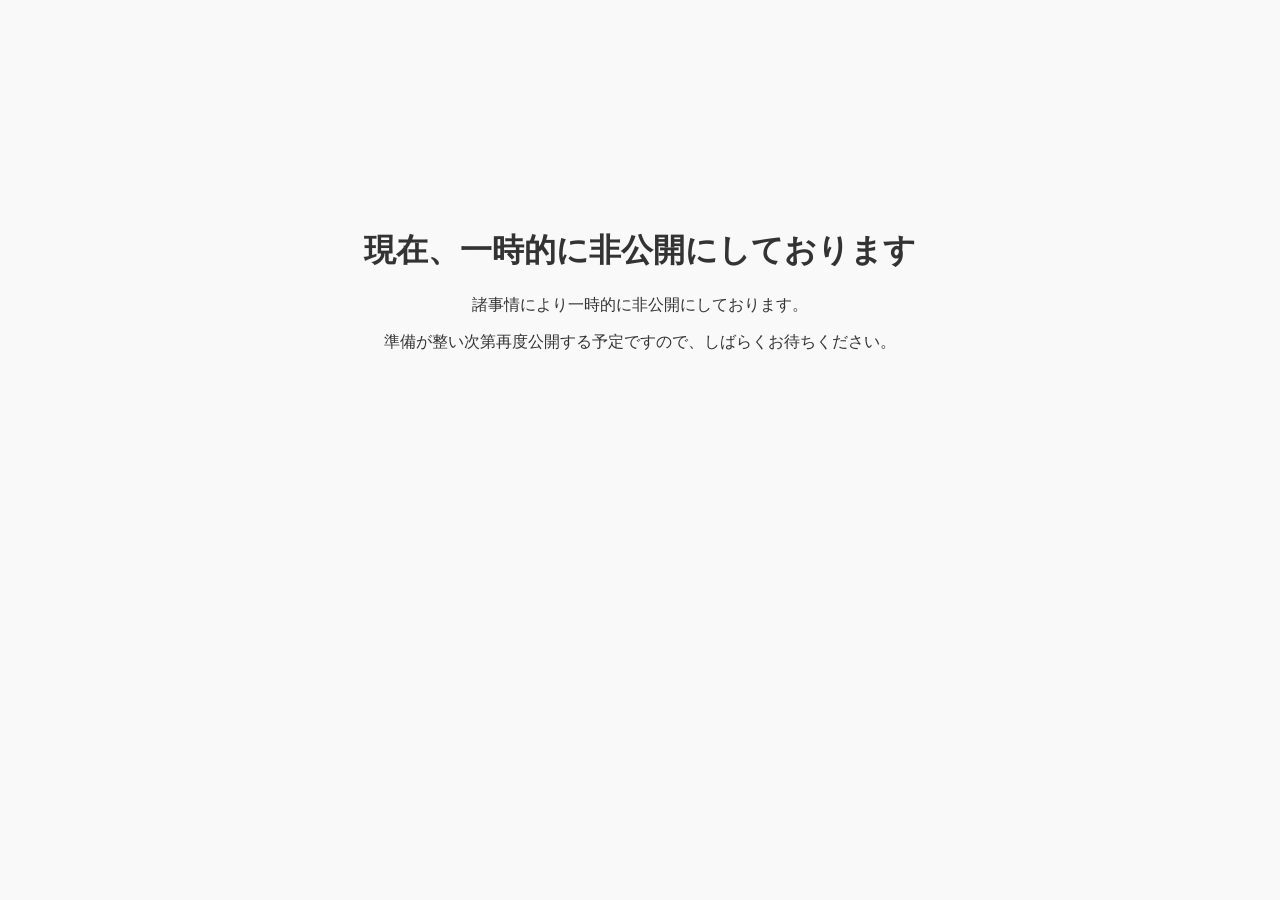
==== commit e0c6fa4c: "Update index.html" ====
--- a/index.html
+++ b/index.html
@@ -1,797 +1,28 @@
 <!DOCTYPE html>
-<!-- ====================================================================
-     技育プロジェクト ミニカンファレンス 2026.08
-     ポートフォリオ テンプレート（index.html）
-
-     ▼ 作品を並べて見せる、個人のポートフォリオサイトです
-     ▼ ファイルは index.html 1 枚 ＋ images フォルダだけ
-     ▼ 【ここを変える】【変更】で検索（Ctrl + F / Cmd + F）すると、
-        いじれる場所が全部出てきます
-     ▼ この灰色の説明文はコメントです。画面には出ません
-
-     【ファイルの構造】全部おなじ場所に並べます（フォルダは作りません）
-       index.html    ← このファイル
-       profile.jpg   ← プロフィール写真
-       work1.jpg     ← 作品 1 の画像
-       work2.jpg     ← 作品 2 の画像
-       work3.jpg     ← 作品 3 の画像
-       ogp.jpg       ← SNS シェア用のサムネイル
-
-       ※ フォルダを作らないのは、GitHub にアップロードするときに
-          「全部まとめて選んでドラッグ＆ドロップ」できるようにするためです
-
-     【中身の構造】4 つのエリアが 1 枚に同居しています
-       1. head エリア   … タイトル・SNS 設定
-       2. style エリア  … 見た目（CSS）
-       3. body エリア   … 中身（HTML）
-       4. script エリア … 動き（JavaScript）
-     ==================================================================== -->
 <html lang="ja">
 <head>
-  <meta charset="UTF-8" />
-  <meta name="viewport" content="width=device-width, initial-scale=1.0" />
-
-  <!-- 【ここを変える①】ブラウザのタブに出る文字 -->
-  <title>三上風侍朗 | ポートフォリオ</title>
-
-  <!-- 【ここを変える②】検索結果に出る説明文（80〜120 文字くらい） -->
-  <meta name="description" content="三上風侍朗のポートフォリオサイト。つくったもの、できること、これまでの活動をまとめています。" />
-
-  <!-- 【ここを変える③】SNS でシェアしたときのサムネイル（OGP）
-       og:image は公開後に「https://自分のURL/ogp.jpg」のような
-       完全なアドレスに書き換えます（セッション③） -->
-  <meta property="og:title" content="三上風侍朗 | ポートフォリオ" />
-  <meta property="og:description" content="つくったものと、これまでのこと。" />
-  <meta property="og:image" content="ogp.jpg" />
-  <meta property="og:type" content="website" />
-  <meta name="twitter:card" content="summary_large_image" />
-
-
-<style>
-/* ====================================================================
-   ここから下が「見た目」の設定（CSS）です
-   ==================================================================== */
-
-
-/* --------------------------------------------------------------------
-   ① テーマ設定（まずはここだけ変えてみる）
-   この 1 か所を変えるだけで、サイト全体の雰囲気が変わります
-   -------------------------------------------------------------------- */
-:root {
-  --main-color: #1ee345;   /* 【変更①】メインの色（見出し・ボタン）例) #6c5ce7 #e8590c */
-  --dark-color: #1f2b33;   /* 【変更②】濃い色（見出し文字・フッター） */
-  --text-color: #333c42;   /* 【変更③】本文の文字色 */
-  --sub-color:  #7b8794;   /* 【変更④】補助テキストの色 */
-  --bg-color:   #fbfcfc;   /* 【変更⑤】背景の色 */
-  --soft-color: #f1f7f7;   /* 【変更⑥】薄い背景（セクションの色替え） */
-
-  --radius: 14px;          /* 【変更⑦】角の丸み。0 で四角 */
-  --max-width: 940px;      /* 【変更⑧】コンテンツの最大幅 */
-}
-
-
-/* --------------------------------------------------------------------
-   ② 全体のベース
-   -------------------------------------------------------------------- */
-* { box-sizing: border-box; }
-
-body {
-  /* 【変更⑨】フォント。serif で明朝になる */
-  font-family: system-ui, -apple-system, "Hiragino Sans", "Noto Sans JP", sans-serif;
-  color: var(--text-color);
-  background: var(--bg-color);
-  line-height: 1.9;
-  margin: 0;
-}
-
-img { max-width: 100%; display: block; }
-
-a { color: var(--main-color); }
-
-/* 中身を中央に寄せる共通の枠 */
-.container {
-  max-width: var(--max-width);
-  margin: 0 auto;
-  padding: 0 24px;
-}
-
-section { padding: 84px 0; }        /* 【変更⑩】セクションの上下の余白 */
-.section-soft { background: var(--soft-color); }
-
-.section-label {
-  color: var(--main-color);
-  font-size: 12px;
-  font-weight: bold;
-  letter-spacing: 0.2em;    /* 【変更⑪】英字の字間 */
-  margin: 0 0 6px;
-}
-
-.section-title {
-  font-size: 27px;          /* 【変更⑫】セクション見出しの文字サイズ */
-  color: var(--dark-color);
-  margin: 0 0 36px;
-  line-height: 1.5;
-}
-
-
-/* --------------------------------------------------------------------
-   ③ ヘッダー（上に固定されるメニュー）
-   -------------------------------------------------------------------- */
-header {
-  position: sticky;          /* 【変更⑬】static にすると固定されなくなる */
-  top: 0;
-  z-index: 100;
-  background: rgba(251, 252, 252, 0.9);
-  backdrop-filter: blur(8px);
-  border-bottom: 1px solid #e9eef0;
-}
-
-.header-inner {
-  max-width: var(--max-width);
-  margin: 0 auto;
-  padding: 13px 24px;
-  display: flex;
-  align-items: center;
-  justify-content: space-between;
-}
-
-.logo {
-  font-size: 17px;
-  font-weight: bold;
-  color: var(--dark-color);
-  text-decoration: none;
-  letter-spacing: 0.04em;
-}
-
-.nav { display: flex; gap: 24px; }
-
-.nav a {
-  color: var(--text-color);
-  text-decoration: none;
-  font-size: 14px;
-  font-weight: bold;
-  padding: 4px 0;
-  border-bottom: 2px solid transparent;
-  transition: color 0.2s, border-color 0.2s;
-}
-
-.nav a:hover { color: var(--main-color); border-color: var(--main-color); }
-
-.menu-btn {
-  display: none;
-  background: none;
-  border: none;
-  font-size: 22px;
-  cursor: pointer;
-  color: var(--dark-color);
-}
-
-
-/* --------------------------------------------------------------------
-   ④ ヒーロー（トップの自己紹介）
-   写真ではなく、やわらかい色の背景にしています
-   -------------------------------------------------------------------- */
-.hero {
-  /* 【変更⑭】背景のグラデーション。2 色を変えると印象が大きく変わる
-     写真にしたい場合はこの 1 行を次のように書き換える：
-     background: url("hero.jpg") center/cover; */
-  background: linear-gradient(160deg, var(--soft-color) 0%, #ffffff 70%);
-  padding: 76px 0 68px;
-  text-align: center;
-}
-
-.hero img {
-  width: 148px;              /* 【変更⑮】プロフィール写真の大きさ */
-  height: 148px;
-  border-radius: 50%;        /* 【変更⑯】50% で丸、0 で四角、20px で角丸 */
-  object-fit: cover;
-  margin: 0 auto 22px;
-  border: 5px solid #fff;
-  box-shadow: 0 10px 30px rgba(0, 0, 0, 0.09);
-}
-
-.hero h1 {
-  font-size: 34px;           /* 【変更⑰】名前の大きさ */
-  color: var(--dark-color);
-  margin: 0 0 6px;
-  line-height: 1.4;
-}
-
-.hero .roman {
-  font-size: 12px;
-  letter-spacing: 0.2em;
-  color: var(--sub-color);
-  margin: 0 0 18px;
-}
-
-.hero .lead {
-  font-size: 16px;
-  max-width: 560px;
-  margin: 0 auto 30px;
-  color: var(--text-color);
-}
-
-
-/* --------------------------------------------------------------------
-   ⑤ ボタン
-   -------------------------------------------------------------------- */
-.btn {
-  display: inline-block;
-  background: var(--main-color);
-  color: #fff;
-  text-decoration: none;
-  font-weight: bold;
-  font-size: 14px;
-  padding: 12px 30px;
-  border-radius: 999px;      /* 【変更⑱】999px でカプセル型、4px で角ばった形 */
-  transition: transform 0.2s, opacity 0.2s;
-}
-
-.btn:hover { transform: translateY(-3px); opacity: 0.9; }
-
-.btn-ghost {
-  background: transparent;
-  color: var(--main-color);
-  border: 1.5px solid var(--main-color);
-}
-
-
-/* --------------------------------------------------------------------
-   ⑥ ABOUT（自己紹介の文章 + プロフィール項目）
-   -------------------------------------------------------------------- */
-.about-grid {
-  display: grid;
-  grid-template-columns: 1.4fr 1fr;   /* 【変更⑲】1fr 1fr にすると半々になる */
-  gap: 44px;
-}
-
-.profile-list { list-style: none; padding: 0; margin: 0; }
-
-.profile-list li {
-  display: flex;
-  gap: 14px;
-  padding: 10px 0;
-  border-bottom: 1px dashed #dde5e8;
-  font-size: 14px;
-}
-
-.profile-list .key {
-  color: var(--main-color);
-  font-weight: bold;
-  min-width: 74px;
-}
-
-
-/* --------------------------------------------------------------------
-   ⑦ WORKS（作品のカード）
-   -------------------------------------------------------------------- */
-.work-grid {
-  display: grid;
-  /* 【変更⑳】repeat(3, 1fr) を repeat(2, 1fr) にすると 2 列になる */
-  grid-template-columns: repeat(3, 1fr);
-  gap: 24px;
-}
-
-.work-card {
-  background: #fff;
-  border-radius: var(--radius);
-  overflow: hidden;          /* 画像の角を丸く切り抜くために必要 */
-  box-shadow: 0 4px 18px rgba(0, 0, 0, 0.06);
-  transition: transform 0.25s, box-shadow 0.25s;
-  display: block;
-  text-decoration: none;
-  color: inherit;
-}
-
-.work-card:hover {
-  transform: translateY(-6px);   /* 【変更㉑】浮き上がる高さ */
-  box-shadow: 0 14px 32px rgba(0, 0, 0, 0.11);
-}
-
-.work-card img {
-  width: 100%;
-  aspect-ratio: 4 / 3;       /* 画像の縦横比を統一。1/1 や 16/9 でもOK */
-  object-fit: cover;
-}
-
-.work-body { padding: 18px 20px 24px; }
-
-.work-body h3 { margin: 0 0 6px; font-size: 16px; color: var(--dark-color); }
-
-.work-body p { margin: 0; font-size: 13.5px; color: var(--sub-color); }
-
-.work-tag {
-  display: inline-block;
-  background: var(--soft-color);
-  color: var(--main-color);
-  font-size: 11.5px;
-  font-weight: bold;
-  padding: 2px 12px;
-  border-radius: 999px;
-  margin-bottom: 8px;
-}
-
-
-/* --------------------------------------------------------------------
-   ⑧ SKILLS（できること）
-   -------------------------------------------------------------------- */
-.skill-list {
-  list-style: none;
-  display: flex;
-  flex-wrap: wrap;
-  gap: 10px;
-  padding: 0;
-  margin: 0 0 26px;
-}
-
-.skill-list li {
-  background: #fff;
-  border: 1px solid #e2eaec;
-  border-radius: 999px;
-  padding: 6px 18px;
-  font-size: 14px;
-  font-weight: bold;
-}
-
-.skill-note { font-size: 14px; color: var(--sub-color); margin: 0; }
-
-
-/* --------------------------------------------------------------------
-   ⑨ TIMELINE（これまでのこと）
-   -------------------------------------------------------------------- */
-.timeline { list-style: none; padding: 0; margin: 0; }
-
-.timeline li {
-  display: flex;
-  gap: 22px;
-  padding: 14px 4px;
-  border-bottom: 1px solid #e9eef0;
-}
-
-.timeline .year {
-  color: var(--main-color);
-  font-weight: bold;
-  font-size: 14px;
-  min-width: 84px;
-}
-
-.timeline .event { font-size: 15px; }
-
-
-/* --------------------------------------------------------------------
-   ⑩ CONTACT
-   -------------------------------------------------------------------- */
-.contact { text-align: center; }
-
-.contact p { max-width: 540px; margin: 0 auto 26px; color: var(--sub-color); }
-
-.sns-links { display: flex; gap: 12px; justify-content: center; margin-top: 24px; flex-wrap: wrap; }
-
-.sns-links a {
-  color: var(--main-color);
-  font-weight: bold;
-  text-decoration: none;
-  font-size: 13.5px;
-  border: 1px solid var(--main-color);
-  border-radius: 999px;
-  padding: 7px 18px;
-  transition: background 0.2s, color 0.2s;
-}
-
-.sns-links a:hover { background: var(--main-color); color: #fff; }
-
-
-/* --------------------------------------------------------------------
-   ⑪ フッター
-   -------------------------------------------------------------------- */
-footer {
-  background: var(--dark-color);
-  color: rgba(255, 255, 255, 0.8);
-  text-align: center;
-  padding: 34px 24px;
-  font-size: 13px;
-}
-
-
-/* --------------------------------------------------------------------
-   ⑫ スクロールでふわっと出てくる演出
-   -------------------------------------------------------------------- */
-.reveal {
-  opacity: 0;
-  transform: translateY(22px);
-  transition: opacity 0.7s, transform 0.7s;
-}
-
-.reveal.is-visible { opacity: 1; transform: none; }
-
-
-/* --------------------------------------------------------------------
-   ⑬ スマホ用の調整（横幅 820px 以下）
-   -------------------------------------------------------------------- */
-@media (max-width: 820px) {
-  section { padding: 58px 0; }
-  .hero { padding: 54px 0 48px; }
-  .hero h1 { font-size: 27px; }
-  .section-title { font-size: 22px; }
-  .about-grid { grid-template-columns: 1fr; gap: 30px; }
-  .work-grid { grid-template-columns: 1fr; }
-  .menu-btn { display: block; }
-
-  /* スマホではメニューを隠し、ボタンを押すと出てくる */
-  .nav {
-    display: none;
-    position: absolute;
-    top: 100%;
-    left: 0;
-    right: 0;
-    background: #fff;
-    flex-direction: column;
-    gap: 0;
-    padding: 8px 24px 18px;
-    border-bottom: 1px solid #e9eef0;
-  }
-  .nav.is-open { display: flex; }
-  .nav a { padding: 12px 0; border-bottom: none; }
-}
-</style>
+    <meta charset="UTF-8">
+    <title>サイト一時非公開のお知らせ</title>
+    <style>
+        body {
+            font-family: sans-serif;
+            text-align: center;
+            padding-top: 20vh;
+            background-color: #f9f9f9;
+            color: #333;
+        }
+        .container {
+            max-width: 600px;
+            margin: 0 auto;
+            padding: 20px;
+        }
+    </style>
 </head>
-
-
 <body>
-
-<!-- ====================================================================
-     ヘッダー（上に固定されるメニュー）
-     ==================================================================== -->
-<header>
-  <div class="header-inner">
-    <!-- 【ここを変える④】左上に出る自分の名前 -->
-    <a class="logo" href="#top">三上風侍朗</a>
-
-    <!-- 【ここを変える⑤】メニュー。href="#about" は同じページの id へジャンプする印 -->
-    <nav class="nav" id="nav">
-      <a href="#about">About</a>
-      <a href="#works">Works</a>
-      <a href="#skills">Skills</a>
-      <a href="#contact">Contact</a>
-    </nav>
-
-    <button class="menu-btn" id="menu-btn" aria-label="メニュー">☰</button>
-  </div>
-</header>
-
-
-<!-- ====================================================================
-     ヒーロー（トップの自己紹介）
-     ==================================================================== -->
-<div class="hero" id="top">
-  <div class="container">
-    <!-- 【ここを変える⑥】プロフィール写真
-         index.html と同じ場所にある profile.jpg を、
-         自分の画像で「同じ名前のまま」上書きするだけで差し替わります
-         （HTML はさわらなくて OK） -->
-    <img src="icon.png" alt="プロフィール写真" />
-
-    <!-- 【ここを変える⑦】名前 -->
-    <h1>三上風侍朗</h1>
-
-    <!-- 【ここを変える⑧】ローマ字表記。いらなければ行ごと消す -->
-    <p class="roman">FUJIRO MIkAMI</p>
-
-    <!-- 【ここを変える⑨】ひとこと自己紹介 -->
-    <p class="lead">
-      日本工業大学 3年。Webアプリケーション開発に取り組んでいます。<br />
-      ハンズオン形式で手を動かしながら学ぶのが好きで、やりたいと思ったことがあればすぐに行動することを心がけています。
-    </p>
-
-    <a class="btn" href="#works">つくったものを見る</a>
-    <a class="btn btn-ghost" href="#contact" style="margin-left:6px">連絡する</a>
-  </div>
-</div>
-
-
-<!-- ====================================================================
-     ABOUT（自己紹介 + プロフィール項目）
-     ==================================================================== -->
-<section id="about">
-  <div class="container reveal">
-    <p class="section-label">ABOUT</p>
-    <h2 class="section-title">わたしについて</h2>
-
-    <div class="about-grid">
-      <div>
-        <!-- 【ここを変える⑩】自己紹介の本文。段落を増やすときは <p>…</p> を足す -->
-        <p>
-          はじめまして。学部3年の大学生です。
-          大学に入学してからITに興味を持ち始めました。セキュリティやネットワーク技術について学んだりwebアプリやandroidアプリを作ったりしています。
-        </p>
-        <p>
-          
-          つくったものはこのサイトにまとめています。気になるものがあればぜひ見てください。
-        </p>
-      </div>
-
-      <!-- 【ここを変える⑪】プロフィール項目。行を増やすときは <li>…</li> をコピー -->
-      <ul class="profile-list">
-        <li><span class="key">所属</span><span>日本工業大学 先進工学部 情報メディア工学科</span></li>
-        <li><span class="key">拠点</span><span>千葉県</span></li>
-        <li><span class="key">興味</span><span>Webアプリケーション開発・CTF(web rev pwn)・機械学習・画像認識技術</span></li>
-        <li><span class="key">趣味</span><span>CTF・将棋・ランニング・サイクリング・旅行・読書・カメラ・家系ラーメン巡り・人と話すこと</span></li>
-        <li><span class="key">目標</span><span>
-             
-        </span></li>
-      </ul>
+    <div class="container">
+        <h1>現在、一時的に非公開にしております</h1>
+        <p>諸事情により一時的に非公開にしております。</p>
+        <p>準備が整い次第再度公開する予定ですので、しばらくお待ちください。</p>
     </div>
-  </div>
-</section>
-
-
-<!-- ====================================================================
-     WORKS（つくったもの）
-     カードを増やすときは <a class="work-card"> … </a> をまるごとコピー
-     ==================================================================== -->
-<section id="works" class="section-soft">
-  <div class="container reveal">
-    <p class="section-label">WORKS</p>
-    <h2 class="section-title">つくったもの</h2>
-
-    <div class="work-grid">
-
-      <!-- 【ここを変える⑫】カード 1 枚目 ここから
-           href="#" を作品の URL（GitHub やサイト）に変えるとリンクになる -->
-      <a class="work-card" href="https://fuji60-x86cat.github.io/mikami-portfolio/links">
-        <img src="links.png" alt="作品 1 のスクリーンショット" />
-        <div class="work-body">
-          <span class="work-tag">Web サイト</span>
-          <h3>リンク集</h3>
-          <p>個人のSNSアカウントをまとめたサイト
-            をHTMLとCSSとJavaScriptで作成しました。
-          </p>
-        </div>
-      </a>
-      <!-- 【ここを変える⑫】カード 1 枚目 ここまで -->
-
-      <a class="work-card" href="https://fuji60-x86cat.github.io/minimalism-blog/">
-        <img src="blog.png" alt="作品 2 のスクリーンショット" />
-        <div class="work-body">
-          <span class="work-tag">web サイト</span>
-          <h3>趣味で書いたブログ</h3>
-          <p>noteで書いた自身のブログの内容を基にブログサイトを作ってみました。</p>
-        </div>
-      </a>
-
-      <a class="work-card" href="#">
-        <img src="work3.jpg" alt="作品 3 の画像" />
-        <div class="work-body">
-          <span class="work-tag">デザイン</span>
-          <h3>イベントのポスター制作</h3>
-          <p>ポスターと SNS 用バナーをまとめてデザイン。Figma を使用。</p>
-        </div>
-      </a>
-
-    </div>
-  </div>
-</section>
-
-
-<!-- ====================================================================
-     SKILLS（できること）
-     ==================================================================== -->
-<section id="skills">
-  <div class="container reveal">
-    <p class="section-label">SKILLS</p>
-    <h2 class="section-title">できること・勉強中のこと</h2>
-
-    <!-- 【ここを変える⑬】タグ。行をコピーすれば増やせる -->
-    <ul class="skill-list">
-      <li>HTML</li>
-      <li>CSS</li>
-      <li>JavaScript</li>      
-      <li>PHP</li>
-      <li>SQL</li>
-      <li>C言語</li>
-      <li>C++</li>
-      <li>Java</li>
-      <li>Python</li>
-      <li>Git / GitHub</li>
-      <li>Docker(勉強中）</li>
-    </ul>
-
-    <!-- 【ここを変える⑭】補足の一文 -->
-    <p class="skill-note">
-      <p>現在はPHPを用いたWebアプリケーション開発を通じてWebの脆弱性についての理解を深めています。</p>
-     <p>Try Hack Me や Web Security Academy、徳丸本などの書籍を使ってセキュリティに関する技術習得に励んでいます。</p>
-    </p>
-  </div>
-</section>
-
-
-<!-- ====================================================================
-     TIMELINE（これまでのこと）
-     ==================================================================== -->
-<!-- ====================================================================
-     TIMELINE（活動履歴）
-     ==================================================================== -->
-<section id="timeline" class="section-soft">
-  <div class="container reveal">
-    <p class="section-label">TIMELINE</p>
-    <h2 class="section-title">活動履歴</h2>
-
-    <!-- 2026年 -->
-    <h3 style="color: var(--dark-color); border-bottom: 1px solid #ccd; padding-bottom: 5px; margin-bottom: 15px; margin-top: 30px;">2026年（大学３年）</h3>
-    
-   
-
-    <p style="color: var(--main-color); font-weight: bold; margin-bottom: 5px;">CTF</p>
-    <ul style="list-style-type: disc; padding-left: 20px; margin-bottom: 15px;">
-      <li>10/9～10/12: FFRI × NFLabs. Cybersecurity Challenge 2026 参加予定</li>
-      <li>10/3: 総務省主催全国型CTF（東京会場） 参加予定</li>
-      <li>9/6: SECCON Beginners Workshop 【大阪】</li>
-    </ul>
-
-    <p style="color: var(--main-color); font-weight: bold; margin-bottom: 5px;">イベント・勉強会</p>
-    <ul style="list-style-type: disc; padding-left: 20px; margin-bottom: 15px;">
-      <li>10/24: 沖ハック～のみぞうさんとハッキングチャレンジ☆2～</li>
-      <li>10/19: OWASP Saitama MTG #34</li>
-      <li>10/10～10/11: 技育祭2026【秋】</li>
-      <li>9/26～9/27: セキュリティ・キャンプ2026ミニ（山梨開催）</li>
-      <li>9/12: セキュリティ・キャンプ2026ミニ（愛知開催）</li>
-      <li>9/8: AIおよびAIエージェントによるセキュリティ診断の基礎</li>
-      <li>9/5: ひよこまめ教習所 #10 - 東京2周年記念スペシャル</li>
-      <li>8/29: セキュリティ未経験歓迎！AI×セキュリティ#3</li>
-      <li>8/28: 第59回 MBSD セキュリティ勉強会</li>
-      <li>8/23: 第2回 よわよわセキュリティ勉強会</li>
-      <li>8/22: 技育プロジェクト ミニカンファレンス</li>
-      <li>7/14: 第58回 MBSD セキュリティ勉強会</li>
-    </ul>
-
-    <p style="color: var(--main-color); font-weight: bold; margin-bottom: 5px;">資格</p>
-    <ul style="list-style-type: disc; padding-left: 20px; margin-bottom: 15px;">
-      <li>情報セキュリティマネジメント試験 合格</li>
-    </ul>
-
-    <!-- 2025年 -->
-    <h3 style="color: var(--dark-color); border-bottom: 1px solid #ccd; padding-bottom: 5px; margin-bottom: 15px; margin-top: 30px;">2025年（大学２年）</h3>
-    <ul style="list-style-type: disc; padding-left: 20px; margin-bottom: 15px;">
-      <li>それ以降ブログ（note）を書いたり読書したりしていました。</li>
-      <li>英検準１級受験（不合格）</li>
-      <li>基本情報技術者試験受験（不合格）</li>
-      <li>情報セキュリティマネジメント試験（不合格）</li>
-      <li>岩手県立大学ソフトウェア情報学部 編入学試験受験 (成田研究室志望）（不合格）</li>
-    </ul>
-
-    <!-- 2024年 -->
-    <h3 style="color: var(--dark-color); border-bottom: 1px solid #ccd; padding-bottom: 5px; margin-bottom: 15px; margin-top: 30px;">2024年（大学１年）</h3>
-    <ul style="list-style-type: disc; padding-left: 20px; margin-bottom: 15px;">
-      <li>TOEIC IP試験 550点</li>
-      <li>ＩＴパスポート試験 合格</li>
-      <li>ドイツ語検定５級 合格</li>
-      <li>英検２級合格</li>
-      <li>英検準２級合格</li>
-    </ul>
-  </div>
-</section>
-
-
-<!-- ====================================================================
-     CONTACT（連絡先）
-     ==================================================================== -->
-<section id="contact" class="contact">
-  <div class="container reveal">
-    <p class="section-label">CONTACT</p>
-    <h2 class="section-title">連絡先</h2>
-
-    <!-- 【ここを変える⑯】案内文 -->
-    <p>ご相談、一緒に何か挑戦したい方、感想でも大歓迎です。<br />以下のアカウントにお気軽にご連絡ください。</p>
-
-    <!-- 【ここを変える⑰】メールアドレス。mailto: の後ろを自分のアドレスに -->
-    
-
-    <!-- 【ここを変える⑱】SNS リンク。使わない行は消して OK -->
-    <div class="sns-links">
-      <a href="https://github.com/Fuji60-x86cat" target="_blank" rel="noopener">GitHub</a>
-      <a href="https://x.com/YamadaTaromlok" target="_blank" rel="noopener">X (Twitter)</a>
-      <a href="https://qiita.com/x86cat" target="_blank" rel="noopener">Qiita</a>
-    </div>
-  </div>
-</section>
-
-
-<!-- ====================================================================
-     フッター
-     ==================================================================== -->
-<footer>
-  <!-- 【ここを変える⑲】フッターの名前。年は JavaScript が自動で入れます -->
-  <p>&copy; <span id="year"></span> 三上風侍朗</p>
-</footer>
-
-
-<script>
-/* ====================================================================
-   ここから下が「動き」の設定（JavaScript）です
-   ==================================================================== */
-
-
-// --------------------------------------------------------------------
-// ① スマホのメニュー開閉
-// ボタンが押されたら、メニューに is-open という目印を付け外しする
-// --------------------------------------------------------------------
-const menuBtn = document.getElementById("menu-btn");
-const nav = document.getElementById("nav");
-
-menuBtn.addEventListener("click", () => {
-  nav.classList.toggle("is-open");
-});
-
-// メニューの項目を押したら、メニューを閉じる
-nav.querySelectorAll("a").forEach((link) => {
-  link.addEventListener("click", () => nav.classList.remove("is-open"));
-});
-
-
-// --------------------------------------------------------------------
-// ② スクロールでふわっと表示する
-// 画面に入ってきた .reveal に is-visible という目印を付けています
-// 【変更㉒】演出をやめたいときは、style エリアの .reveal を消せば OK
-// --------------------------------------------------------------------
-const revealItems = document.querySelectorAll(".reveal");
-
-function checkReveal() {
-  revealItems.forEach((el) => {
-    // 要素の上端が画面の下から 90% の位置まで来たら表示する
-    // 【変更㉓】0.9 を 0.7 にすると、もっと下までスクロールしてから出てくる
-    if (el.getBoundingClientRect().top < window.innerHeight * 0.9) {
-      el.classList.add("is-visible");
-    }
-  });
-}
-
-checkReveal();                                  // 最初に 1 回チェック
-window.addEventListener("scroll", checkReveal); // スクロールのたびにチェック
-window.addEventListener("resize", checkReveal);
-
-
-// --------------------------------------------------------------------
-// ③ メニューを押したときになめらかにスクロールする
-// --------------------------------------------------------------------
-document.querySelectorAll('a[href^="#"]').forEach((link) => {
-  link.addEventListener("click", (e) => {
-    const target = document.querySelector(link.getAttribute("href"));
-    if (!target) return;
-    e.preventDefault();
-    target.scrollIntoView({ behavior: "smooth" });
-  });
-});
-
-
-// --------------------------------------------------------------------
-// ④ フッターの年を自動で入れる（毎年書き換えなくて済む）
-// --------------------------------------------------------------------
-document.getElementById("year").textContent = new Date().getFullYear();
-
-
-/* ====================================================================
-   ▼ おまけ：やってみたい人向けの改造ネタ
-   行の先頭の // を消すと動きます
-   ==================================================================== */
-
-// 【改造ネタ 1】下にスクロールするとヘッダーに影を付ける
-// window.addEventListener("scroll", () => {
-//   const h = document.querySelector("header");
-//   h.style.boxShadow = window.scrollY > 10 ? "0 2px 14px rgba(0,0,0,.07)" : "none";
-// });
-
-// 【改造ネタ 2】ダークモードに切り替える
-//   まず body エリアのメニューに次のボタンを足す：
-//   <button id="theme-btn" class="btn btn-ghost">🌙</button>
-// document.getElementById("theme-btn").addEventListener("click", () => {
-//   const r = document.documentElement;
-//   const dark = r.style.getPropertyValue("--bg-color") === "#1b1f24";
-//   r.style.setProperty("--bg-color",   dark ? "#fbfcfc" : "#1b1f24");
-//   r.style.setProperty("--soft-color", dark ? "#f1f7f7" : "#242a31");
-//   r.style.setProperty("--text-color", dark ? "#333c42" : "#e8edf0");
-//   r.style.setProperty("--dark-color", dark ? "#1f2b33" : "#f5f8fa");
-// });
-</script>
-
 </body>
-</html>+</html>
